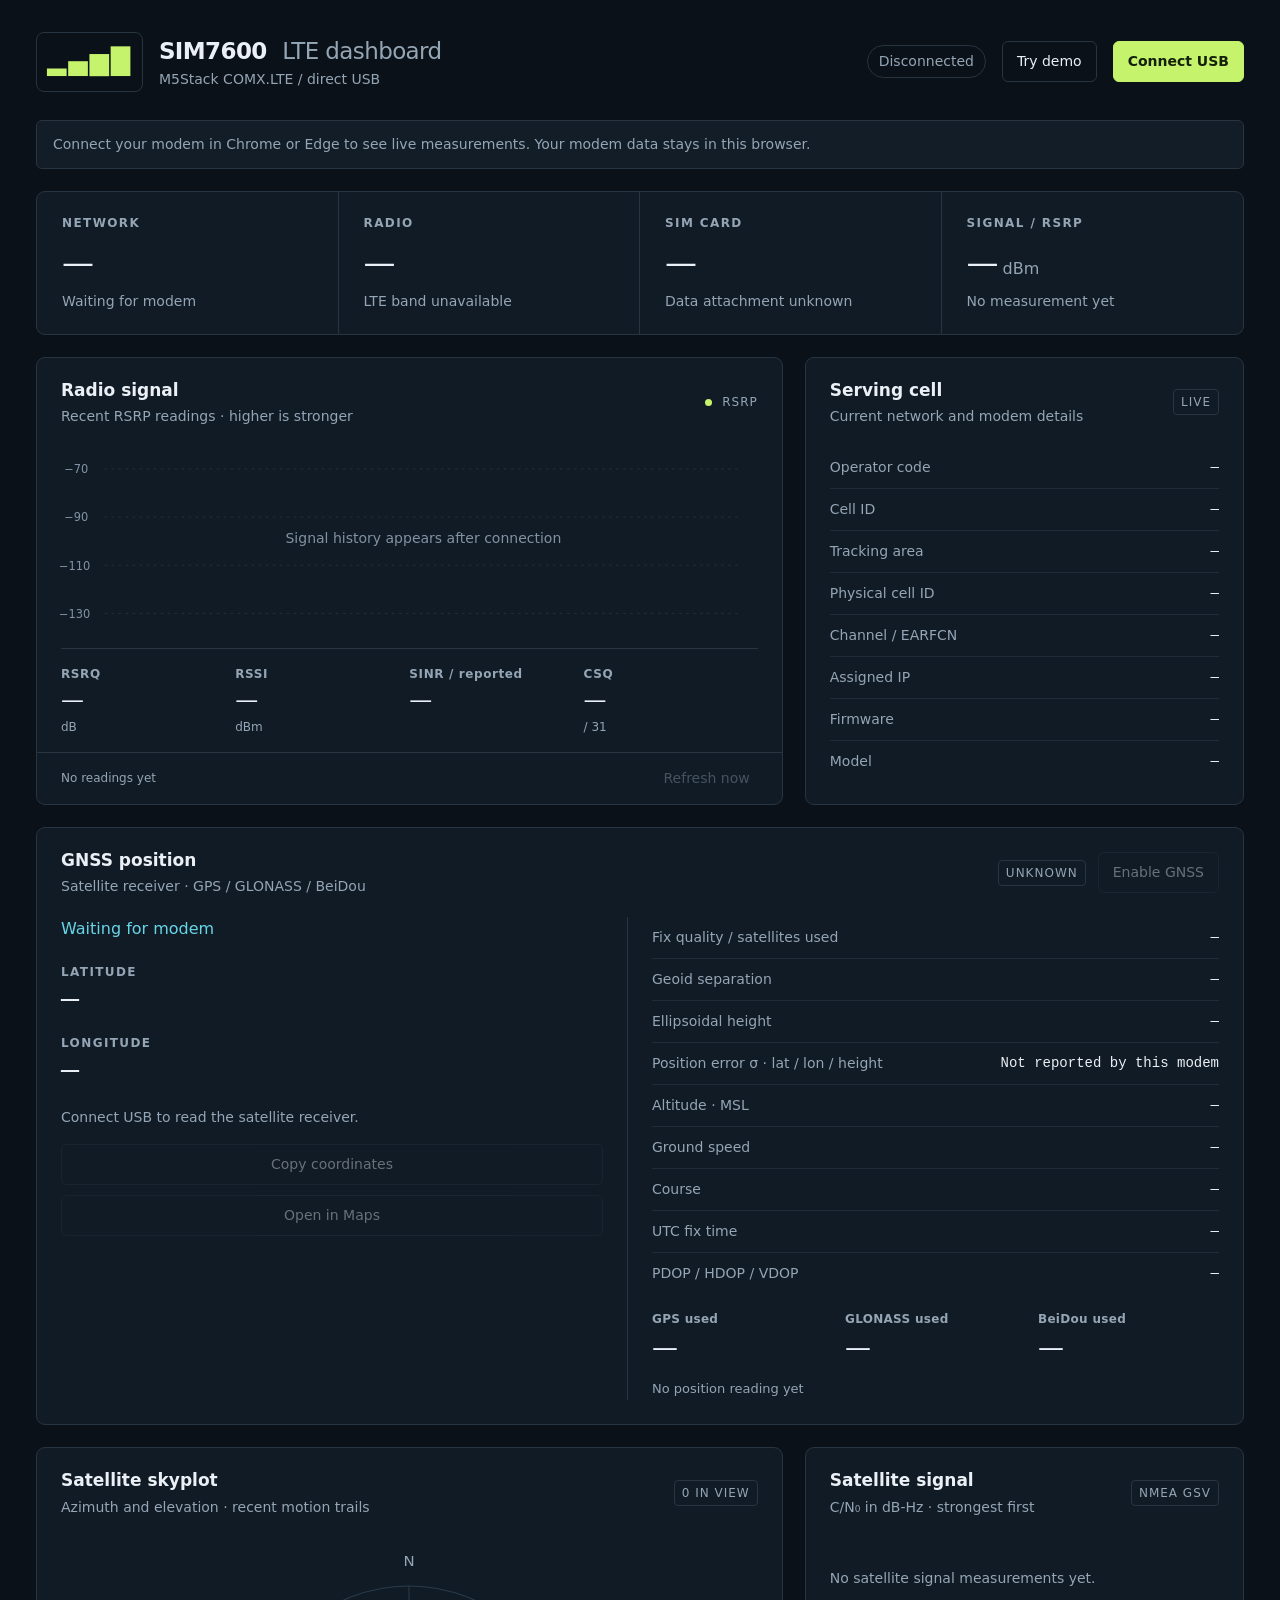
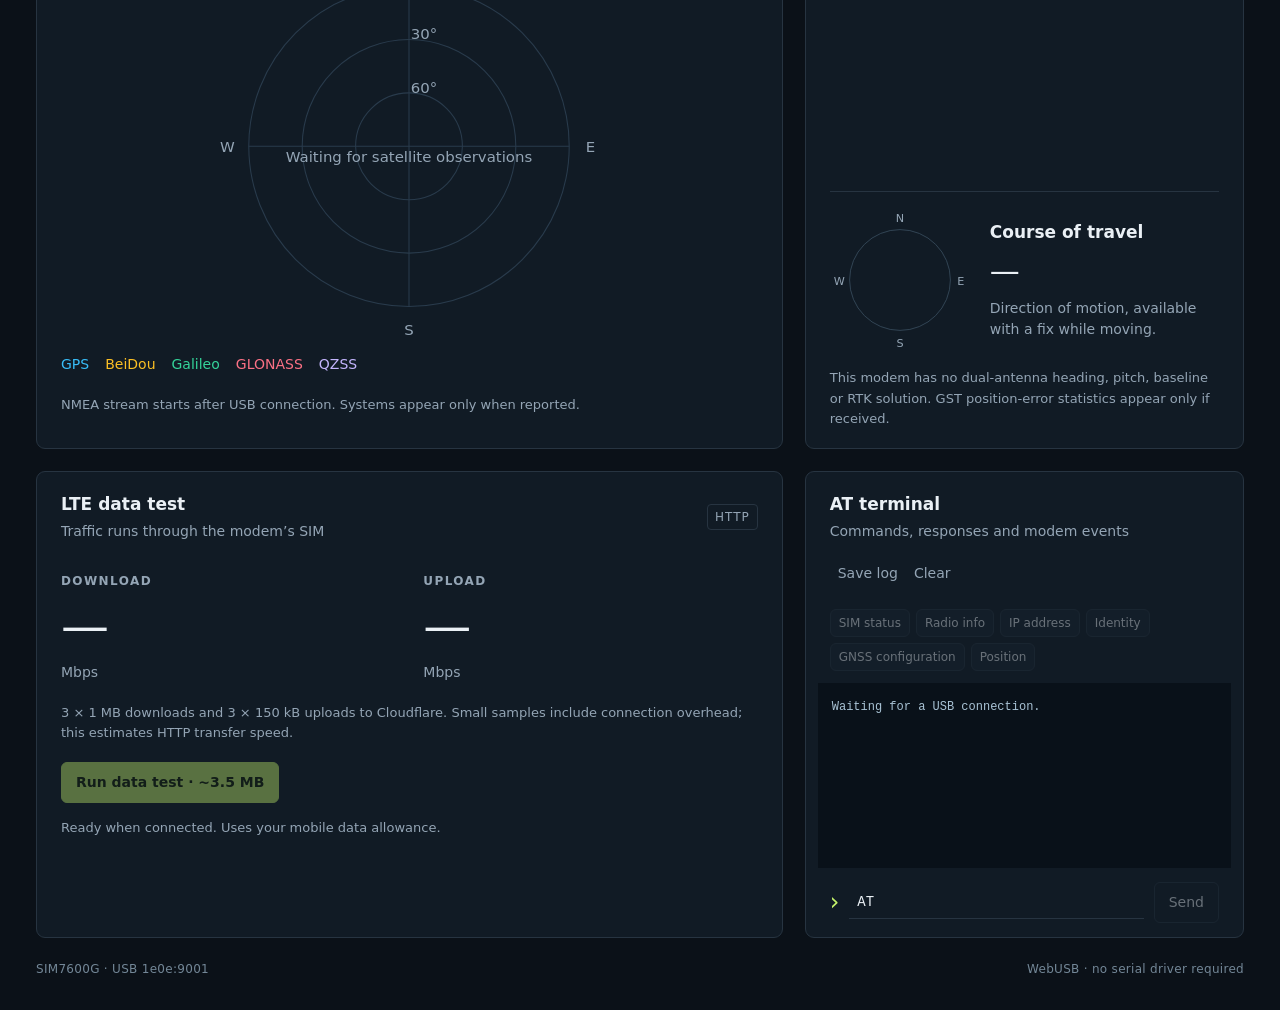
==== index.html @ 6980972b "SIM7600 WebUSB LTE and GNSS dashboard" ====
<!doctype html>
<!-- Copyright (c) 2026 Piotr Godlewski. Licensed under the MIT License; see LICENSE. --><html lang="en"><head><meta charset="utf-8"><meta name="viewport" content="width=device-width,initial-scale=1"><title>SIM7600 · LTE dashboard</title><meta name="description" content="A local-first WebUSB dashboard for SIM7600 LTE modems. Live radio measurements, network status, AT terminal, modem data tests and GNSS positioning."><link rel="icon" href="data:image/svg+xml,%3Csvg xmlns='http://www.w3.org/2000/svg' viewBox='0 0 32 32'%3E%3Crect width='32' height='32' rx='6' fill='%230b1118'/%3E%3Cpath d='M7 24V19M13 24V14M19 24V9M25 24V4' stroke='%23c5f36b' stroke-width='4'/%3E%3C/svg%3E"><style>/* Copyright (c) 2026 Piotr Godlewski. SPDX-License-Identifier: MIT */
:root{color-scheme:dark;--bg:#0b1118;--panel:#111b25;--border:#273441;--text:#eaf0f5;--muted:#94a5b5;--lime:#c5f36b;--cyan:#67d5e8}*{box-sizing:border-box}body{margin:0;background:var(--bg);color:var(--text);font:16px/1.5 system-ui,-apple-system,sans-serif}.shell{max-width:1420px;margin:auto;padding:32px 36px}header,.brand,.connect,.sectionhead,footer,.bottom{display:flex;align-items:center;justify-content:space-between;gap:16px}.brand{justify-content:flex-start}.logo{color:var(--lime);font-size:25px;letter-spacing:2px;border:1px solid var(--border);padding:10px;border-radius:8px}h1{font-size:23px;margin:0;letter-spacing:-.6px}h1 span{font-weight:400;color:var(--muted);margin-left:8px}p{margin:0;color:var(--muted);font-size:14px}button,input{font:inherit}button{border:1px solid var(--border);border-radius:6px;padding:9px 14px;cursor:pointer;color:var(--text);background:#182430;white-space:nowrap;font-size:14px}button:hover{filter:brightness(1.14)}button:disabled{opacity:.4;cursor:not-allowed}button.primary{color:#142008;background:var(--lime);border-color:var(--lime);font-weight:650}button.secondary{background:transparent}button.textbtn{border:0;background:none;padding:5px 8px;color:var(--muted)}:focus-visible{outline:2px solid var(--cyan);outline-offset:3px}.pill{font-size:14px;border:1px solid var(--border);padding:5px 11px;border-radius:20px;color:var(--muted)}.pill.live{color:var(--lime);border-color:#50683c}.pill.demo{color:var(--cyan)}.notice{padding:13px 16px;border:1px solid var(--border);background:#121d28;border-radius:6px;color:var(--muted);font-size:14px;margin:28px 0 22px}.notice.error{color:#ffb3aa;border-color:#754541}.stats{display:grid;grid-template-columns:repeat(4,1fr);border:1px solid var(--border);border-radius:9px;overflow:hidden;margin-bottom:22px;background:var(--panel)}.stat{padding:22px 25px;border-right:1px solid var(--border);display:flex;flex-direction:column;min-width:0}.stat:last-child{border:0}label{font-size:12px;letter-spacing:1.4px;font-weight:550;color:var(--muted)}.stat strong{font-size:32px;font-weight:500;letter-spacing:-1px;margin:7px 0 4px}.stat strong small{font-size:16px;letter-spacing:0;color:var(--muted)}.stat>span{font-size:14px;color:var(--muted)}.grid{display:grid;grid-template-columns:minmax(0,1.7fr) minmax(320px,1fr);gap:22px}.panel{background:var(--panel);border:1px solid var(--border);border-radius:9px;overflow:hidden}.sectionhead{padding:20px 24px}h2{font-size:17px;margin:0 0 3px;font-weight:600}.legend,.tag{color:var(--muted);font-size:12px;letter-spacing:1px}.legend i{display:inline-block;width:7px;height:7px;background:var(--lime);border-radius:50%;margin-right:5px}.tag{border:1px solid var(--border);padding:3px 7px;border-radius:4px}.chart{padding:0 22px}.chart svg{width:100%;display:block}.radiometrics{display:grid;grid-template-columns:repeat(4,1fr);border-top:1px solid var(--border);margin:0 24px}.radiometrics div{padding:16px 0;display:flex;flex-direction:column}.radiometrics label{font-size:12px;letter-spacing:.6px}.radiometrics strong{font-size:23px;font-weight:500;font-variant-numeric:tabular-nums}.radiometrics span{font-size:12px;color:var(--muted)}footer{border-top:1px solid var(--border);padding:10px 24px;font-size:12px;color:var(--muted)}.details{margin:0;padding:0 24px 16px}.details div{display:flex;justify-content:space-between;gap:20px;padding:10px 0;border-bottom:1px solid #202d39;font-size:14px}.details div:last-child{border-bottom:0}.details dt{color:var(--muted)}.details dd{margin:0;text-align:right;overflow-wrap:anywhere;font-family:ui-monospace,SFMono-Regular,monospace}.speedpanel{padding-bottom:22px}.speedvalues{display:grid;grid-template-columns:1fr 1fr;gap:28px;padding:10px 24px 20px}.speedvalues div{display:flex;flex-direction:column}.speedvalues strong{font-size:48px;font-weight:400;font-variant-numeric:tabular-nums;letter-spacing:-2px}.speedvalues span{font-size:14px;color:var(--muted)}.fine{font-size:13px;line-height:1.6;margin:0 24px 18px}.speedpanel>.primary{margin:0 24px 15px}.terminalpanel{display:flex;flex-direction:column}.terminalpanel .sectionhead{flex-wrap:wrap}.quick{display:flex;flex-wrap:wrap;gap:6px;padding:0 24px 12px}.quick button{font-size:12px;padding:4px 8px}.terminalpanel pre{background:#091119;margin:0 12px;padding:14px;font:12px/1.7 ui-monospace,SFMono-Regular,monospace;height:185px;overflow:auto;white-space:pre-wrap;overflow-wrap:anywhere;color:#a9c3d5}.terminalpanel form{display:flex;gap:10px;align-items:center;padding:14px 24px}.terminalpanel form span{color:var(--lime);font-size:24px}.terminalpanel input{min-width:0;flex:1;background:transparent;border:0;border-bottom:1px solid var(--border);padding:8px;color:var(--text);font:14px ui-monospace,SFMono-Regular,monospace}.bottom{margin-top:22px;color:#738797;font-size:12px;letter-spacing:.3px}.sr{position:absolute;width:1px;height:1px;overflow:hidden;clip:rect(0,0,0,0)}@media(max-width:1000px){.shell{padding:24px}.grid{grid-template-columns:1.3fr 1fr}.connect{flex-wrap:wrap;justify-content:flex-end}.brand p{display:none}.stat{padding:18px}.stat strong{font-size:26px}h1 span{display:block;margin:0;font-size:16px}.radiometrics{gap:10px}}@media(max-width:760px){.shell{padding:16px}header{align-items:flex-start}.connect{gap:8px}.pill{width:100%;text-align:right;border:0;padding:0}.connect button{padding:7px 10px}.stats{grid-template-columns:1fr 1fr}.stat{border-bottom:1px solid var(--border)}.stat:nth-child(2){border-right:0}.grid{grid-template-columns:1fr}.stat:last-child{border-bottom:0}.stat:nth-child(3){border-bottom:0}.sectionhead{padding:18px}.logo{display:none}.bottom{flex-wrap:wrap}.radiometrics{margin:0 18px}.details{padding:0 18px 12px}.speedvalues strong{font-size:40px}}@media(prefers-reduced-motion:no-preference){button{transition:filter .15s}.notice{transition:color .15s}}

.gnsspanel{grid-column:1/-1}.gnssactions{display:flex;align-items:center;gap:12px}.gnssbody{display:grid;grid-template-columns:1fr 1fr;gap:24px;padding:0 24px 24px}.position{border-right:1px solid var(--border);padding-right:24px}.fixlabel{display:inline-block;color:var(--cyan);font-size:16px;margin-bottom:14px}.position>div{display:flex;flex-direction:column;margin:8px 0 14px}.position strong{font:30px/1.3 ui-monospace,SFMono-Regular,monospace;letter-spacing:-.5px}.position p{margin:16px 0}.gnssbody .details{padding:0 0 16px}.satcounts{display:grid;grid-template-columns:repeat(3,1fr);gap:12px}.satcounts>div{display:flex;flex-direction:column}.satcounts label{letter-spacing:.3px}.satcounts strong{font-size:26px;font-weight:450}.gnssbody .fine{margin:12px 0 0}@media(max-width:760px){.gnssbody{grid-template-columns:1fr;padding:0 18px 18px}.position{border-right:0;border-bottom:1px solid var(--border);padding:0 0 18px}.gnssactions{flex-wrap:wrap}.position strong{font-size:26px}}

.positionactions{display:flex;gap:10px;flex-wrap:wrap}.skywrap{max-width:470px;margin:auto}.skywrap svg{display:block;width:100%}.constellations{display:flex;flex-wrap:wrap;gap:16px;padding:0 24px 20px;font-size:14px}.spectrum{height:235px;padding:0 24px;overflow:auto}.spectrum>p{padding:30px 0}.signalrow{display:grid;grid-template-columns:58px 1fr 44px;gap:12px;align-items:center;margin:9px 0;font:13px ui-monospace,SFMono-Regular,monospace}.signaltrack{height:9px;background:#1d2b38;border-radius:3px;overflow:hidden}.signalbar{display:block;height:100%;border-radius:3px}.coursebox{display:flex;align-items:center;gap:20px;margin:18px 24px;padding-top:18px;border-top:1px solid var(--border)}.coursebox svg{width:140px;flex:none}.coursebox strong{font-size:30px;font-weight:400}.coursebox p{margin-top:5px}.spectrum-panel .fine{margin-top:12px}#satellites text{font:12px ui-monospace,SFMono-Regular,monospace;fill:#eaf0f5}#courseneedle{transform-origin:75px 75px}.sky-panel .fine{margin-bottom:20px}@media(max-width:760px){.coursebox{margin:16px 18px;gap:12px}.coursebox svg{width:120px}.constellations{padding:0 18px 16px}}
</style></head><body>
<div class="shell"><header><div class="brand"><span class="logo" aria-hidden="true">▂▄▆█</span><div><h1>SIM7600 <span>LTE dashboard</span></h1><p>M5Stack COMX.LTE / direct USB</p></div></div><div class="connect"><span id="connection" class="pill">Disconnected</span><button id="demo" class="secondary">Try demo</button><button id="connect" class="primary">Connect USB</button></div></header>
<div id="notice" role="status" class="notice">Connect your modem in Chrome or Edge to see live measurements. Your modem data stays in this browser.</div>
<main><section class="stats" aria-label="Connection overview"><article class="stat"><label>NETWORK</label><strong id="operator">—</strong><span id="registration">Waiting for modem</span></article><article class="stat"><label>RADIO</label><strong id="radio">—</strong><span id="band">LTE band unavailable</span></article><article class="stat"><label>SIM CARD</label><strong id="sim">—</strong><span id="attached">Data attachment unknown</span></article><article class="stat"><label>SIGNAL / RSRP</label><strong><span id="rsrp">—</span><small> dBm</small></strong><span id="signalquality">No measurement yet</span></article></section>
<div class="grid"><section class="panel chartpanel"><div class="sectionhead"><div><h2>Radio signal</h2><p>Recent RSRP readings · higher is stronger</p></div><div class="legend"><i></i> RSRP</div></div><div class="chart"><svg id="chart" viewBox="0 0 800 230" role="img" aria-label="Signal history"><g stroke="#24313e" stroke-dasharray="3 5"><path d="M52 25H780M52 80H780M52 135H780M52 190H780"/></g><g fill="#8192a4" font-size="13"><text x="6" y="30">−70</text><text x="6" y="85">−90</text><text x="0" y="140">−110</text><text x="0" y="195">−130</text></g><path id="area" fill="#c5f36b" opacity=".08"/><path id="line" fill="none" stroke="#c5f36b" stroke-width="2.5"/><text id="chartempty" x="416" y="110" text-anchor="middle" fill="#8192a4" font-size="16">Signal history appears after connection</text></svg></div><div class="radiometrics"><div><label>RSRQ</label><strong id="rsrq">—</strong><span>dB</span></div><div><label>RSSI</label><strong id="rssi">—</strong><span>dBm</span></div><div><label>SINR / reported</label><strong id="sinr">—</strong></div><div><label>CSQ</label><strong id="csq">—</strong><span>/ 31</span></div></div><footer><span id="lastupdate">No readings yet</span><button id="refresh" class="textbtn" disabled>Refresh now</button></footer></section>
<section class="panel"><div class="sectionhead"><div><h2>Serving cell</h2><p>Current network and modem details</p></div><span class="tag">LIVE</span></div><dl class="details"><div><dt>Operator code</dt><dd id="plmn">—</dd></div><div><dt>Cell ID</dt><dd id="cell">—</dd></div><div><dt>Tracking area</dt><dd id="tac">—</dd></div><div><dt>Physical cell ID</dt><dd id="pci">—</dd></div><div><dt>Channel / EARFCN</dt><dd id="earfcn">—</dd></div><div><dt>Assigned IP</dt><dd id="ip">—</dd></div><div><dt>Firmware</dt><dd id="firmware">—</dd></div><div><dt>Model</dt><dd id="model">—</dd></div></dl></section>
<section class="panel gnsspanel"><div class="sectionhead"><div><h2>GNSS position</h2><p>Satellite receiver · GPS / GLONASS / BeiDou</p></div><div class="gnssactions"><span id="gnsspower" class="tag">UNKNOWN</span><button id="gnsstoggle" class="secondary" disabled>Enable GNSS</button></div></div><div class="gnssbody"><div class="position"><span id="gnssfix" class="fixlabel">Waiting for modem</span><div><label>LATITUDE</label><strong id="latitude">—</strong></div><div><label>LONGITUDE</label><strong id="longitude">—</strong></div><p id="gnsshint">Connect USB to read the satellite receiver.</p><div class="positionactions"><button id="copycoords" class="secondary" disabled>Copy coordinates</button><button id="openmap" class="secondary" disabled>Open in Maps</button></div></div><div><dl class="details"><div><dt>Fix quality / satellites used</dt><dd id="fixquality">—</dd></div><div><dt>Geoid separation</dt><dd id="geoid">—</dd></div><div><dt>Ellipsoidal height</dt><dd id="ellipsoid">—</dd></div><div><dt>Position error σ · lat / lon / height</dt><dd id="positionerror">Not reported by this modem</dd></div><div><dt>Altitude · MSL</dt><dd id="altitude">—</dd></div><div><dt>Ground speed</dt><dd id="groundspeed">—</dd></div><div><dt>Course</dt><dd id="course">—</dd></div><div><dt>UTC fix time</dt><dd id="gnssutc">—</dd></div><div><dt>PDOP / HDOP / VDOP</dt><dd id="dops">—</dd></div></dl><div class="satcounts"><div><label>GPS used</label><strong id="gpssats">—</strong></div><div><label>GLONASS used</label><strong id="glosats">—</strong></div><div><label>BeiDou used</label><strong id="bdsats">—</strong></div></div><p id="gnssupdated" class="fine">No position reading yet</p></div></div></section>
<section class="panel sky-panel"><div class="sectionhead"><div><h2>Satellite skyplot</h2><p>Azimuth and elevation · recent motion trails</p></div><span id="inview" class="tag">0 IN VIEW</span></div><div class="skywrap"><svg id="skyplot" viewBox="0 0 440 390" role="img" aria-label="Satellite skyplot with north at the top"><g fill="none" stroke="#293b4c"><circle cx="220" cy="195" r="150"/><circle cx="220" cy="195" r="100"/><circle cx="220" cy="195" r="50"/><path d="M70 195H370M220 45V345"/></g><g fill="#94a5b5" font-size="14" text-anchor="middle"><text x="220" y="26">N</text><text x="390" y="200">E</text><text x="220" y="372">S</text><text x="50" y="200">W</text><text x="234" y="145">60°</text><text x="234" y="95">30°</text></g><g id="satellites"></g><text id="skyempty" x="220" y="210" text-anchor="middle" fill="#94a5b5" font-size="14">Waiting for satellite observations</text></svg></div><div class="constellations"><span style="color:#38bdf8">GPS</span><span style="color:#fbbf24">BeiDou</span><span style="color:#34d399">Galileo</span><span style="color:#fb7185">GLONASS</span><span style="color:#c4b5fd">QZSS</span></div><p id="nmeastatus" class="fine">NMEA stream starts after USB connection. Systems appear only when reported.</p></section>
<section class="panel spectrum-panel"><div class="sectionhead"><div><h2>Satellite signal</h2><p>C/N₀ in dB-Hz · strongest first</p></div><span class="tag">NMEA GSV</span></div><div id="spectrum" class="spectrum"><p>No satellite signal measurements yet.</p></div><div class="coursebox"><svg viewBox="0 0 150 150" role="img" aria-label="Course of travel compass"><circle cx="75" cy="75" r="54" fill="none" stroke="#344858"/><g fill="#94a5b5" font-size="12" text-anchor="middle"><text x="75" y="13">N</text><text x="140" y="80">E</text><text x="75" y="147">S</text><text x="10" y="80">W</text></g><path id="courseneedle" d="M75 31L69 83L75 77L81 83Z" fill="#c5f36b" visibility="hidden"/></svg><div><h2>Course of travel</h2><strong id="coursevalue">—</strong><p>Direction of motion, available with a fix while moving.</p></div></div><p class="fine">This modem has no dual-antenna heading, pitch, baseline or RTK solution. GST position-error statistics appear only if received.</p></section>
<section class="panel speedpanel"><div class="sectionhead"><div><h2>LTE data test</h2><p>Traffic runs through the modem’s SIM</p></div><span class="tag">HTTP</span></div><div class="speedvalues"><div><label>DOWNLOAD</label><strong id="download">—</strong><span>Mbps</span></div><div><label>UPLOAD</label><strong id="upload">—</strong><span>Mbps</span></div></div><p class="fine">3 × 1 MB downloads and 3 × 150 kB uploads to Cloudflare. Small samples include connection overhead; this estimates HTTP transfer speed.</p><button id="speedtest" class="primary" disabled>Run data test · ~3.5 MB</button><p id="speedstatus" role="status" class="fine">Ready when connected. Uses your mobile data allowance.</p></section>
<section class="panel terminalpanel"><div class="sectionhead"><div><h2>AT terminal</h2><p>Commands, responses and modem events</p></div><div><button id="save" class="textbtn">Save log</button><button id="clear" class="textbtn">Clear</button></div></div><div class="quick"><button data-command="AT+CPIN?" disabled>SIM status</button><button data-command="AT+CPSI?" disabled>Radio info</button><button data-command="AT+CGPADDR" disabled>IP address</button><button data-command="ATI" disabled>Identity</button><button data-command="AT+CGNSSMODE?" disabled>GNSS configuration</button><button data-command="AT+CGNSSINFO" disabled>Position</button></div><pre id="terminal" tabindex="0" aria-label="Modem command log">Waiting for a USB connection.</pre><form id="commandform"><label class="sr" for="command">AT command</label><span aria-hidden="true">›</span><input id="command" placeholder="Enter an AT command…" value="AT" autocomplete="off" spellcheck="false" disabled><button id="send" class="secondary" disabled>Send</button></form></section></div></main><div class="bottom"><span>SIM7600G · USB 1e0e:9001</span><span>WebUSB · no serial driver required</span></div></div><script type="module">/* Copyright (c) 2026 Piotr Godlewski. SPDX-License-Identifier: MIT */
const $ = id => document.getElementById(id);
const encoder = new TextEncoder();
const state = { connected:false, demo:false, busy:false, samples:[], values:{}, log:[], updated:null, gnss:{power:null,fix:false,lat:null,lon:null,updated:null} };
let device, reader, waiter, partial='', timer, session=0, pollPending=false, queue=Promise.resolve();
const set = (id,value) => { $(id).textContent = value ?? '—'; };
function notice(message,error=false){ $('notice').textContent=message; $('notice').classList.toggle('error',error); }
function log(message){ const line=`${new Date().toLocaleTimeString()}  ${message}`; state.log.push(line); if(state.log.length>800)state.log.shift(); $('terminal').textContent=state.log.join('\n'); $('terminal').scrollTop=$('terminal').scrollHeight; }
function controls(){ $('connection').textContent=state.demo?'Demo · simulated':state.connected?'USB connected':'Disconnected'; $('connection').className='pill'+(state.demo?' demo':state.connected?' live':''); $('connect').textContent=state.connected?'Disconnect':'Connect USB'; $('connect').disabled=state.busy; $('demo').textContent=state.demo?'Exit demo':'Try demo'; $('demo').disabled=state.connected||state.busy; for(const el of document.querySelectorAll('[data-command],#command,#send,#refresh,#speedtest,#gnsstoggle'))el.disabled=!state.connected||state.busy; $('gnsstoggle').textContent=state.gnss.power===true?'Disable GNSS':'Enable GNSS';$('copycoords').disabled=!state.gnss.fix||(!state.connected&&!state.demo);$('openmap').disabled=$('copycoords').disabled; }
function reset(){resetNmea();state.gnss={power:null,fix:false,lat:null,lon:null,updated:null};clearGnss('Waiting for modem');set('gnsspower','UNKNOWN');set('gnssupdated','No position reading yet');set('gnsshint','Connect USB to read the satellite receiver.');state.values={};state.samples=[];state.updated=null;for(const id of ['operator','radio','band','sim','rsrp','rsrq','rssi','sinr','csq','plmn','cell','tac','pci','earfcn','ip','firmware','model','download','upload'])set(id,'—');set('registration','Waiting for modem');set('attached','Data attachment unknown');set('signalquality','No measurement yet');set('lastupdate','No readings yet');draw();}
function draw(){const pts=state.samples.slice(-90).map((s,i,a)=>[52+i*728/Math.max(a.length-1,1),25+(Math.min(-70,Math.max(-130,s.rsrp))+70)*-165/60]);$('line').setAttribute('d',pts.map(([x,y],i)=>`${i?'L':'M'}${x.toFixed(1)},${y.toFixed(1)}`).join(' '));$('area').setAttribute('d',pts.length?`M${pts[0][0]},190 ${pts.map(([x,y])=>`L${x},${y}`).join(' ')} L${pts.at(-1)[0]},190Z`:'');$('chartempty').style.display=pts.length?'none':'';}
function parse(text){
 let m;
 parseGnss(text);
 if((m=text.match(/Model:\s*([^\r\n]+)/)))set('model',m[1]);
 if((m=text.match(/Revision:\s*([^\r\n]+)/)))set('firmware',m[1]);
 if((m=text.match(/\+CPIN:\s*([^\r\n]+)/)))set('sim',m[1]);
 if(/SIM not inserted/i.test(text))set('sim','Not detected');
 if((m=text.match(/\+COPS:\s*\d+,\d+,"([^"]*)"(?:,(\d+))?/)))set('operator',m[1]);
 if((m=text.match(/\+CEREG:\s*(?:\d+,)?(\d+)/))){const names=['Not registered','Registered · home','Searching','Registration denied','Unknown','Registered · roaming'];set('registration',names[Number(m[1])]||'Unknown');}
 if((m=text.match(/\+CGATT:\s*(\d)/)))set('attached',m[1]==='1'?'Mobile data attached':'Mobile data detached');
 if((m=text.match(/\+CSQ:\s*(\d+),(\d+)/)))set('csq',m[1]==='99'?'Unknown':m[1]);
 if((m=text.match(/\+CGPADDR:\s*1,\s*"?([^"\r\n,]+)/)))set('ip',m[1]);
 if((m=text.match(/\+CPSI:\s*([^\r\n]+)/))){const p=m[1].split(',').map(x=>x.trim());set('radio',p[0]);if(p[0]==='LTE'&&p.length>=14){set('band',p[6].replace('EUTRAN-',''));for(const [id,index] of [['plmn',2],['tac',3],['cell',4],['pci',5],['earfcn',7]])set(id,p[index]);const rsrp=Number(p[11])/10;set('rsrq',(Number(p[10])/10).toFixed(1));set('rsrp',rsrp.toFixed(1));set('rssi',(Number(p[12])/10).toFixed(1));set('sinr',p[13]);set('signalquality',rsrp>=-90?'Strong signal':rsrp>=-105?'Moderate signal':'Weak signal');if(Number.isFinite(rsrp)){state.samples.push({time:Date.now(),rsrp});if(state.samples.length>90)state.samples.shift();draw();}}else{set('band',p[1]||'No service');for(const id of ['rsrp','rsrq','rssi','sinr','plmn','tac','cell','pci','earfcn'])set(id,'—');set('signalquality','No LTE measurement');}}
 state.updated=Date.now();set('lastupdate',`Updated ${new Date(state.updated).toLocaleTimeString()} · polling every 5 s`);
}
function gnssCoordinate(raw,hemisphere,latitude){
 if(!raw||!new RegExp(latitude?'^[NS]$':'^[EW]$').test(hemisphere)||!/^\d+(?:\.\d+)?$/.test(raw))return null;
 const n=Number(raw),degrees=Math.floor(n/100),minutes=n-degrees*100,limit=latitude?90:180;
 if(minutes>=60||degrees>limit||(degrees===limit&&minutes!==0))return null;
 return (degrees+minutes/60)*(/[SW]/.test(hemisphere)?-1:1);
}
function clearGnss(label){state.gnss.fix=false;state.gnss.lat=null;state.gnss.lon=null;for(const id of ['latitude','longitude','altitude','groundspeed','course','gnssutc','dops','gpssats','glosats','bdsats','fixquality','geoid','ellipsoid'])set(id,'—');set('positionerror','Not reported by this modem');updateCourse();set('gnssfix',label);controls();}
function fixUtc(date,time){if(!/^\d{6}$/.test(date)||!/^\d{6}(?:\.\d+)?$/.test(time))return '—';return `20${date.slice(4,6)}-${date.slice(2,4)}-${date.slice(0,2)} ${time.slice(0,2)}:${time.slice(2,4)}:${time.slice(4)} UTC`;}
function parseGnss(text){let m;
 if((m=text.match(/\+CGPS:\s*([01])(?:,|$)/m))){state.gnss.power=m[1]==='1';set('gnsspower',state.gnss.power?'ON':'OFF');if(!state.gnss.power){clearGnss('Receiver off');set('gnsshint','Enable GNSS to start receiving satellites.');}else if(!state.gnss.fix){set('gnssfix','Searching for satellites');set('gnsshint','Keep the antenna outside or near a window with a clear view of the sky.');}controls();}
 if((m=text.match(/\+CGNSSINFO:\s*([^\r\n]*)/))){const p=m[1].split(',').map(x=>x.trim());state.gnss.updated=Date.now();set('gnssupdated',`Position checked ${new Date().toLocaleTimeString()}`);const lat=gnssCoordinate(p[4],p[5],true),lon=gnssCoordinate(p[6],p[7],false);
 if(!['2','3'].includes(p[0])||lat===null||lon===null||state.gnss.power===false){clearGnss(state.gnss.power===false?'Receiver off':'Searching · no fix');set('gnsshint',state.gnss.power===false?'Enable GNSS to start receiving satellites.':'No valid position yet. A first fix can take several minutes with a clear view of the sky.');return;}
 state.gnss.fix=true;state.gnss.lat=lat;state.gnss.lon=lon;set('gnssfix',`${p[0]}D fix${state.demo?' · simulated':''}`);set('latitude',lat.toFixed(8)+'°');set('longitude',lon.toFixed(8)+'°');set('gnsshint','Coordinates are from the modem’s satellite receiver.');
 const measurement=(raw,unit,factor=1)=>raw!==undefined&&raw!==''&&Number.isFinite(Number(raw))?(Number(raw)*factor).toFixed(1)+unit:'—';set('altitude',measurement(p[10],' m'));set('groundspeed',p[11]!==''&&Number.isFinite(Number(p[11]))?measurement(p[11],' km/h',1.852)+' · '+measurement(p[11],' kn'):'—');set('course',measurement(p[12],'°'));set('gnssutc',fixUtc(p[8],p[9]));set('dops',[p[13],p[14],p[15]].map(x=>x||'—').join(' / '));for(const [id,index] of [['gpssats',1],['glosats',2],['bdsats',3]])set(id,/^\d+$/.test(p[index]||'')?Number(p[index]):'—');updateCourse();controls();}
}
async function toggleGnss(){if(!state.connected||state.busy)return;state.busy=true;controls();try{await enqueue(async()=>{await command(state.gnss.power===true?'AT+CGPS=0':'AT+CGPS=1');parse(await command('AT+CGPS?'));if(state.gnss.power)parse(await command('AT+CGNSSINFO'));});}finally{state.busy=false;controls();}}
function rejectWait(error){if(waiter){clearTimeout(waiter.timeout);const w=waiter;waiter=null;w.reject(error);}}
function consume(chunk){partial+=chunk;const lines=partial.split(/\r\n|\r|\n/);partial=lines.pop();for(const raw of lines){const line=raw.trim();if(!line)continue;log(line);if(line.startsWith('$')){parseNmea(line);continue;}if(waiter){waiter.lines.push(line);if(/^(ERROR|\+CME ERROR:|\+CMS ERROR:)/.test(line)){rejectWait(new Error(line));continue;}if(waiter.matches(line)){clearTimeout(waiter.timeout);const w=waiter;waiter=null;w.resolve(w.lines.join('\n'));}}}}
async function readLoop(dev,key){const decoder=new TextDecoder();try{while(state.connected&&session===key){const r=await dev.transferIn(4,4096);if(r.status!=='ok')throw new Error(`USB read: ${r.status}`);if(r.data)consume(decoder.decode(r.data,{stream:true}));}}catch(error){if(state.connected&&session===key){notice(`USB connection lost: ${error.message}. Reconnect the modem.`,true);await disconnect(false);}}}
function awaitResponse(matches,timeout=6000){if(waiter)throw new Error('Another modem response is pending');return new Promise((resolve,reject)=>{waiter={matches,resolve,reject,lines:[],timeout:setTimeout(()=>rejectWait(new Error('Modem response timed out. Disconnect and reconnect before retrying.')),timeout)};});}
async function write(bytes){const r=await device.transferOut(3,bytes);if(r.status!=='ok'||r.bytesWritten!==bytes.byteLength)throw new Error('USB write did not complete');}
async function command(text,matches=line=>line==='OK',timeout=6000){if(!state.connected)throw new Error('Connect the modem first');log(`› ${text}`);const response=awaitResponse(matches,timeout);try{await write(encoder.encode(text+'\r'));}catch(e){rejectWait(e);}return response;}
function enqueue(fn){const job=queue.then(fn);queue=job.catch(()=>{});return job;}
async function connect(){if(state.connected)return disconnect();if(state.busy)return;if(!navigator.usb){notice('WebUSB is unavailable here. Open this page in Google Chrome or Microsoft Edge.',true);return;}state.demo=false;state.busy=true;controls();clearInterval(timer);reset();try{device=await navigator.usb.requestDevice({filters:[{vendorId:0x1e0e,productId:0x9001}]});await device.open();if(!device.configuration)await device.selectConfiguration(1);const iface=device.configuration.interfaces.find(i=>i.interfaceNumber===2);if(!iface||!iface.alternates.some(a=>a.endpoints.some(e=>e.direction==='out'&&e.endpointNumber===3)&&a.endpoints.some(e=>e.direction==='in'&&e.endpointNumber===4)))throw new Error('This modem has an unexpected AT interface layout');await device.claimInterface(2);partial='';state.connected=true;session++;reader=readLoop(device,session);controls();notice('Connected directly to the modem over USB. Reading SIM and LTE status…');await enqueue(async()=>{await command('AT');await command('ATE0');await setupNmea();parse(await command('ATI'));await poll();});state.busy=false;controls();notice('Live modem connection. Data tests use your Three SIM; ordinary browser traffic uses the computer’s connection.');timer=setInterval(()=>{if(state.connected&&!state.busy&&!pollPending){pollPending=true;enqueue(poll).catch(report).finally(()=>{pollPending=false;});}},5000);}catch(e){notice(e.name==='NotFoundError'?'No modem selected. Click Connect USB to try again.':`Could not connect: ${e.message}`,true);if(state.connected)await disconnect(false);else if(device?.opened)await device.close().catch(()=>{});state.busy=false;controls();}}
async function disconnect(restore=true){clearInterval(timer);if(restore&&state.connected&&!waiter&&nmea.active&&nmea.previous)await command(`AT+CGPSINFOCFG=${nmea.previous.join(',')}`).catch(()=>{});nmea.active=false;nmea.previous=null;set('nmeastatus','Disconnected · satellite observations are stale');if(restore&&state.connected&&!waiter)await command('ATE1').catch(()=>{});state.connected=false;session++;rejectWait(new Error('USB disconnected'));const old=device;device=null;try{if(old?.opened){await old.releaseInterface(2).catch(()=>{});await old.close();}}catch{}state.busy=false;controls();if(state.gnss.fix)set('gnssfix','Last fix · disconnected');set('gnssupdated','Disconnected · readings are stale');log('USB disconnected');if(restore)notice('Disconnected. Last readings remain visible.');}
async function poll(){drawSatellites();for(const q of ['AT+CPIN?','AT+COPS?','AT+CEREG?','AT+CGATT?','AT+CSQ','AT+CPSI?','AT+CGPADDR','AT+CGPS?','AT+CGNSSINFO']){if(!state.connected)return;if(q==='AT+CGNSSINFO'&&state.gnss.power===false)continue;try{parse(await command(q));}catch(e){if(/timed out|disconnect/i.test(e.message))throw e;log(`Query unavailable: ${q}`);if(q==='AT+CPIN?'&&/SIM not inserted/i.test(e.message)){set('sim','Not detected');set('operator','—');set('registration','SIM unavailable');set('attached','Mobile data unavailable');}}}}
function report(error){notice(error.message,true);if(/timed out/.test(error.message)&&state.connected&&!state.busy)disconnect(false);}
async function send(text){text=text.trim();if(!/^AT/i.test(text)||/[\r\n]/.test(text)||text.length>512)throw new Error('Enter a single AT command of up to 512 characters');state.busy=true;controls();try{await enqueue(async()=>parse(await command(text)));}finally{state.busy=false;controls();}}
async function speedtest(){state.busy=true;controls();const downloads=[],uploads=[];let http=false,inputPending=false;set('download','—');set('upload','—');const startAll=performance.now();try{await enqueue(async()=>{
 await command('AT+HTTPINIT',undefined,15000);http=true;
 for(let n=0;n<3;n++){set('speedstatus',`Download ${n+1} / 3 · 1 MB`);await command('AT+HTTPPARA="URL","https://speed.cloudflare.com/__down?bytes=1000000"');const start=performance.now();const r=await command('AT+HTTPACTION=0',line=>/^\+HTTPACTION: 0,/.test(line),45000);const seconds=(performance.now()-start)/1000;const match=r.match(/\+HTTPACTION: 0,(\d+),(\d+)/);if(!match||match[1]!=='200'||Number(match[2])!==1000000)throw new Error(`Download failed: ${match?.[1]||r}`);downloads.push(8/seconds);set('download',mean(downloads).toFixed(2));log(`Download ${n+1}: ${(8/seconds).toFixed(2)} Mbps`);}
 await command('AT+HTTPPARA="URL","https://speed.cloudflare.com/__up"');await command('AT+HTTPPARA="CONTENT","application/octet-stream"');
 for(let n=0;n<3;n++){set('speedstatus',`Upload ${n+1} / 3 · 150 kB`);await command('AT+HTTPDATA=150001,10000',line=>line==='DOWNLOAD');inputPending=true;const ready=awaitResponse(line=>line==='OK',15000);try{for(let offset=0;offset<150001;offset+=4095){await write(new Uint8Array(Math.min(4095,150001-offset)).fill(120));await new Promise(r=>setTimeout(r,10));}}catch(e){rejectWait(e);}await ready;inputPending=false;const start=performance.now();const r=await command('AT+HTTPACTION=1',line=>/^\+HTTPACTION: 1,/.test(line),45000);const seconds=(performance.now()-start)/1000;const match=r.match(/\+HTTPACTION: 1,(\d+),(\d+)/);if(!match||match[1]!=='200')throw new Error(`Upload failed: ${match?.[1]||r}`);uploads.push(150001*8/seconds/1e6);set('upload',mean(uploads).toFixed(2));log(`Upload ${n+1}: ${uploads.at(-1).toFixed(2)} Mbps`);}
 });set('speedstatus',`Complete · 3 samples each · ${((performance.now()-startAll)/1000).toFixed(1)} s. Includes HTTP setup overhead.`);
 }catch(e){set('speedstatus',`Test stopped: ${e.message}`);report(e);}finally{if(state.connected){if(inputPending)await write(new Uint8Array([27,13])).catch(()=>{});if(http)await enqueue(()=>command('AT+HTTPTERM',undefined,6000)).catch(e=>log(`Cleanup: ${e.message}`));}state.busy=false;controls();}}
const mean = a => a.reduce((s,n)=>s+n,0)/a.length;
function demo(){if(state.connected)return;clearInterval(timer);state.demo=!state.demo;reset();controls();if(!state.demo){notice('Connect your modem in Chrome or Edge to see live measurements.');return;}notice('Demo mode · all measurements below are simulated. Connect USB for real modem data.');parse('Model: SIMCOM_SIM7600G\nRevision: SIM7600M21-A_V2.0\n+CPIN: READY\n+COPS: 0,0,"TEST",7\n+CEREG: 0,1\n+CGATT: 1\n+CGPADDR: 1,10.64.0.25\n+CSQ: 20,99');for(let n=0;n<40;n++)state.samples.push({time:Date.now()-(40-n)*5000,rsrp:-104+3*Math.sin(n/5)+Math.random()*2});function tick(){parse(`+CPSI: LTE,Online,001-01,0x0001,1234567,123,EUTRAN-BAND1,300,4,4,-135,${Math.round((-104+Math.random()*4)*10)},-802,8`);set('lastupdate','Simulated readings · not connected');}parseGnss('+CGPS: 1,1\n+CGNSSINFO: 3,08,04,02,5128.614000,N,00000.030000,W,061026,163000.0,45.0,0.0,0.0,1.5,1.0,1.1');set('gnsshint','Demo position · simulated coordinates, not your location.');demoNmea();tick();timer=setInterval(()=>{tick();demoNmea();},5000);log('Demo started · simulated data');}
$('openmap').addEventListener('click',()=>{if(state.gnss.fix&&(state.connected||state.demo))window.open(`https://www.google.com/maps?q=${state.gnss.lat},${state.gnss.lon}`,'_blank','noopener,noreferrer');});$('gnsstoggle').addEventListener('click',()=>toggleGnss().catch(report));$('copycoords').addEventListener('click',async()=>{if(!state.gnss.fix)return;try{await navigator.clipboard.writeText(`${state.gnss.lat.toFixed(8)}, ${state.gnss.lon.toFixed(8)}`);notice('Coordinates copied.');}catch{notice('Clipboard access unavailable. Select and copy the displayed coordinates.',true);}});$('connect').addEventListener('click',connect);$('demo').addEventListener('click',demo);$('refresh').addEventListener('click',()=>enqueue(poll).catch(report));$('speedtest').addEventListener('click',speedtest);$('commandform').addEventListener('submit',e=>{e.preventDefault();send($('command').value).catch(report);});document.querySelectorAll('[data-command]').forEach(b=>b.addEventListener('click',()=>send(b.dataset.command).catch(report)));$('clear').addEventListener('click',()=>{state.log=[];$('terminal').textContent='';});$('save').addEventListener('click',()=>{const url=URL.createObjectURL(new Blob([state.log.join('\n')],{type:'text/plain'}));const a=document.createElement('a');a.href=url;a.download=`sim7600-${new Date().toISOString().replace(/[:.]/g,'-')}.log`;a.click();setTimeout(()=>URL.revokeObjectURL(url),1000);});navigator.usb?.addEventListener('disconnect',e=>{if(e.device===device){notice('Modem unplugged. Reconnect it and click Connect USB.',true);disconnect(false);}});if(!navigator.usb)notice('This browser does not expose WebUSB. Use Google Chrome or Microsoft Edge for a live connection. Demo mode is available here.',true);
// Structured read-back uses the same visible state; it never initiates a USB permission request.
if(document.modelContext?.registerTool){Promise.resolve(document.modelContext.registerTool({name:'read_lte_dashboard',description:'Read the current displayed LTE status, last update, signal samples and connection mode. No modem commands are sent.',inputSchema:{type:'object',properties:{},additionalProperties:false},annotations:{readOnlyHint:true},execute(input){if(!input||typeof input!=='object'||Object.keys(input).length)throw new Error('Expected an empty object');return {connected:state.connected,simulated:state.demo,updated:state.updated,operator:$('operator').textContent,sim:$('sim').textContent,radio:$('radio').textContent,band:$('band').textContent,rsrp:$('rsrp').textContent,ip:$('ip').textContent,gnss:{...state.gnss},samples:state.samples.slice(-10)};}})).catch(e=>log(`Agent read-back unavailable: ${e.message}`));}

const nmea={satellites:new Map(),cycles:new Map(),used:new Map(),previous:null,active:false,seen:false};
const systemColors={GPS:'#38bdf8',BeiDou:'#fbbf24',Galileo:'#34d399',GLONASS:'#fb7185',QZSS:'#c4b5fd',SBAS:'#94a5b5'};
function satelliteSystem(talker,prn){if(talker==='GL')return 'GLONASS';if(talker==='GA')return 'Galileo';if(talker==='GB'||talker==='BD')return 'BeiDou';if(talker==='GQ'||talker==='PQ')return 'QZSS';if(prn>=193&&prn<=200)return 'QZSS';if(talker==='GN'){if(prn>=65&&prn<=96)return 'GLONASS';if(prn>=201&&prn<=237)return 'BeiDou';if(prn>=301&&prn<=336)return 'Galileo';}return prn>=33&&prn<=64?'SBAS':'GPS';}
function satId(system,prn){return ({GPS:'G',GLONASS:'R',Galileo:'E',BeiDou:'C',QZSS:'J',SBAS:'S'}[system]||'?')+String(prn).padStart(2,'0');}
function skyPoint(el,az){const radius=(90-el)*150/90,angle=az*Math.PI/180;return [220+radius*Math.sin(angle),195-radius*Math.cos(angle)];}
function resetNmea(){nmea.satellites.clear();nmea.cycles.clear();nmea.used.clear();nmea.seen=false;for(const id of ['geoid','ellipsoid','fixquality'])set(id,'—');set('positionerror','Not reported by this modem');set('nmeastatus','NMEA stream starts after USB connection. Systems appear only when reported.');drawSatellites();updateCourse();}
function updateCourse(){const course=Number.parseFloat($('course').textContent),speed=Number.parseFloat($('groundspeed').textContent),available=state.gnss.fix&&Number.isFinite(course)&&Number.isFinite(speed)&&speed>1;set('coursevalue',available?course.toFixed(1)+'°':'—');$('courseneedle').setAttribute('visibility',available?'visible':'hidden');$('courseneedle').setAttribute('transform',`rotate(${available?course:0} 75 75)`);}
function drawSatellites(){const now=Date.now();for(const [key,s] of nmea.satellites)if(now-s.time>15000)nmea.satellites.delete(key);const sats=[...nmea.satellites.values()].sort((a,b)=>(b.cn0??-1)-(a.cn0??-1));set('inview',`${sats.length} IN VIEW`);$('skyempty').style.display=sats.length?'none':'';
 $('satellites').innerHTML=sats.filter(s=>s.el!==null&&s.az!==null).map(s=>{const [x,y]=skyPoint(s.el,s.az);const trail=s.trail.map(([el,az])=>skyPoint(el,az).map(n=>n.toFixed(1)).join(',')).join(' ');const used=[...nmea.used.values()].some(u=>now-u.time<15000&&u.ids.has(s.id));return `<polyline points="${trail}" fill="none" stroke="${systemColors[s.system]}" opacity=".35" stroke-dasharray="2 4"/><circle cx="${x.toFixed(1)}" cy="${y.toFixed(1)}" r="${used?7:5}" fill="${systemColors[s.system]}" opacity="${s.cn0===null?.35:1}"/><text x="${(x+9).toFixed(1)}" y="${(y+4).toFixed(1)}">${s.id}</text>`;}).join('');
 $('spectrum').innerHTML=sats.length?sats.map(s=>`<div class="signalrow"><span style="color:${systemColors[s.system]}">${s.id}</span><span class="signaltrack"><span class="signalbar" style="width:${Math.min(100,(s.cn0??0)/60*100)}%;background:${systemColors[s.system]}"></span></span><span>${s.cn0===null?'—':s.cn0}</span></div>`).join(''):'<p>No satellite signal measurements yet.</p>';
}
function parseNmea(line){const match=line.match(/^\$([A-Z]{2})([A-Z]{3}),(.*)\*([0-9A-F]{2})$/i);if(!match)return false;let checksum=0;for(const c of line.slice(1,line.indexOf('*')))checksum^=c.charCodeAt(0);if(checksum!==parseInt(match[4],16)){log('Ignored NMEA sentence with invalid checksum');return false;}
 const [,talker,type,body]=match,p=[talker+type,...body.split(',')];nmea.seen=true;set('nmeastatus',state.demo?'Simulated NMEA observations':`NMEA received ${new Date().toLocaleTimeString()} · older satellite readings expire after 15 s`);
 if(type==='GSV'){const total=Number(p[1]),part=Number(p[2]);if(!Number.isInteger(total)||total<1||total>32||part<1||part>total)return false;const hasSignal=(p.length-4)%4===1,signal=hasSignal?p.at(-1):'',cycleKey=talker+':'+signal;if(part===1)nmea.cycles.set(cycleKey,{parts:new Map(),time:Date.now(),total});const cycle=nmea.cycles.get(cycleKey);if(!cycle||cycle.total!==total||Date.now()-cycle.time>5000)return false;const list=[];
 for(let i=4;i+3<p.length-(hasSignal?1:0);i+=4){if(!/^\d+$/.test(p[i]))continue;const prn=Number(p[i]),system=satelliteSystem(talker,prn),num=x=>x!==''&&Number.isFinite(Number(x))?Number(x):null;let el=num(p[i+1]),az=num(p[i+2]),cn0=num(p[i+3]);if(el!==null&&(el<0||el>90))el=null;if(az!==null&&(az<0||az>360))az=null;if(cn0!==null&&(cn0<0||cn0>99))cn0=null;list.push({id:satId(system,prn),system,el,az,cn0});}
 cycle.parts.set(part,list);if(cycle.parts.size===total){const all=[...cycle.parts.values()].flat(),ids=new Set(all.map(s=>s.id));for(const [key,s] of nmea.satellites)if(s.source===cycleKey&&!ids.has(key))nmea.satellites.delete(key);for(const s of all){const old=nmea.satellites.get(s.id),trail=old?.trail||[];if(s.el!==null&&s.az!==null){trail.push([s.el,s.az]);if(trail.length>60)trail.shift();}nmea.satellites.set(s.id,{...s,trail,time:Date.now(),source:cycleKey});}nmea.cycles.delete(cycleKey);drawSatellites();}}
 if(type==='GSA'){const systemId=Number(p[18]),system=({1:'GPS',2:'GLONASS',3:'Galileo',4:'BeiDou',5:'QZSS'})[systemId];const ids=new Set(p.slice(3,15).filter(x=>/^\d+$/.test(x)).map(x=>satId(system||satelliteSystem(talker,Number(x)),Number(x))));nmea.used.set(talker+':'+systemId,{ids,time:Date.now()});if(state.gnss.fix)set('dops',p.slice(15,18).map(x=>x||'—').join(' / '));drawSatellites();}
 if(type==='GGA'){const quality=Number(p[6]);if(!quality){clearGnss(state.gnss.power===false?'Receiver off':'Searching · no fix');}else{const names={1:'Standalone GPS',2:'Differential',4:'RTK fixed',5:'RTK float',6:'Estimated'};set('fixquality',`${names[quality]||'Quality '+quality} / ${p[7]||'—'} satellites`);const geoid=Number(p[11]),alt=Number(p[9]);set('geoid',p[11]!==''&&Number.isFinite(geoid)?geoid.toFixed(2)+' m':'—');set('ellipsoid',p[9]!==''&&p[11]!==''&&Number.isFinite(alt+geoid)?(alt+geoid).toFixed(2)+' m':'—');}}
 if(type==='GST'&&state.gnss.fix)set('positionerror',p.slice(6,9).map(x=>x!==''&&Number.isFinite(Number(x))?Number(x).toFixed(2)+' m':'—').join(' / '));updateCourse();return true;
}
async function setupNmea(){try{const prior=await command('AT+CGPSINFOCFG?'),m=prior.match(/\+CGPSINFOCFG:\s*(\d+),(\d+)/);if(!m)throw new Error('NMEA configuration not reported');nmea.previous=[Number(m[1]),Number(m[2])];await command('AT+CGPSINFOCFG=1,198143');nmea.active=true;set('nmeastatus','NMEA streaming enabled · waiting for satellite observations');}catch(e){log(`NMEA streaming unavailable: ${e.message}`);set('nmeastatus','NMEA stream unavailable. Position queries remain available.');}}
function demoNmea(){const sentence=body=>{let x=0;for(const c of body)x^=c.charCodeAt(0);return '$'+body+'*'+x.toString(16).padStart(2,'0').toUpperCase();};for(const [talker,rows] of [['GP',['01,65,030,45','05,40,120,38','12,25,240,32','20,75,310,48']],['GL',['65,50,070,41','72,30,195,35']],['GA',['301,55,160,43','305,15,280,28']],['BD',['201,42,350,39','205,20,100,30']]])parseNmea(sentence(`${talker}GSV,1,1,${rows.length},${rows.join(',')}`));parseNmea(sentence('GPGGA,163000.0,5128.614000,N,00000.030000,W,1,14,1.0,45.0,M,48.0,M,,'));}

controls();
</script></body></html>
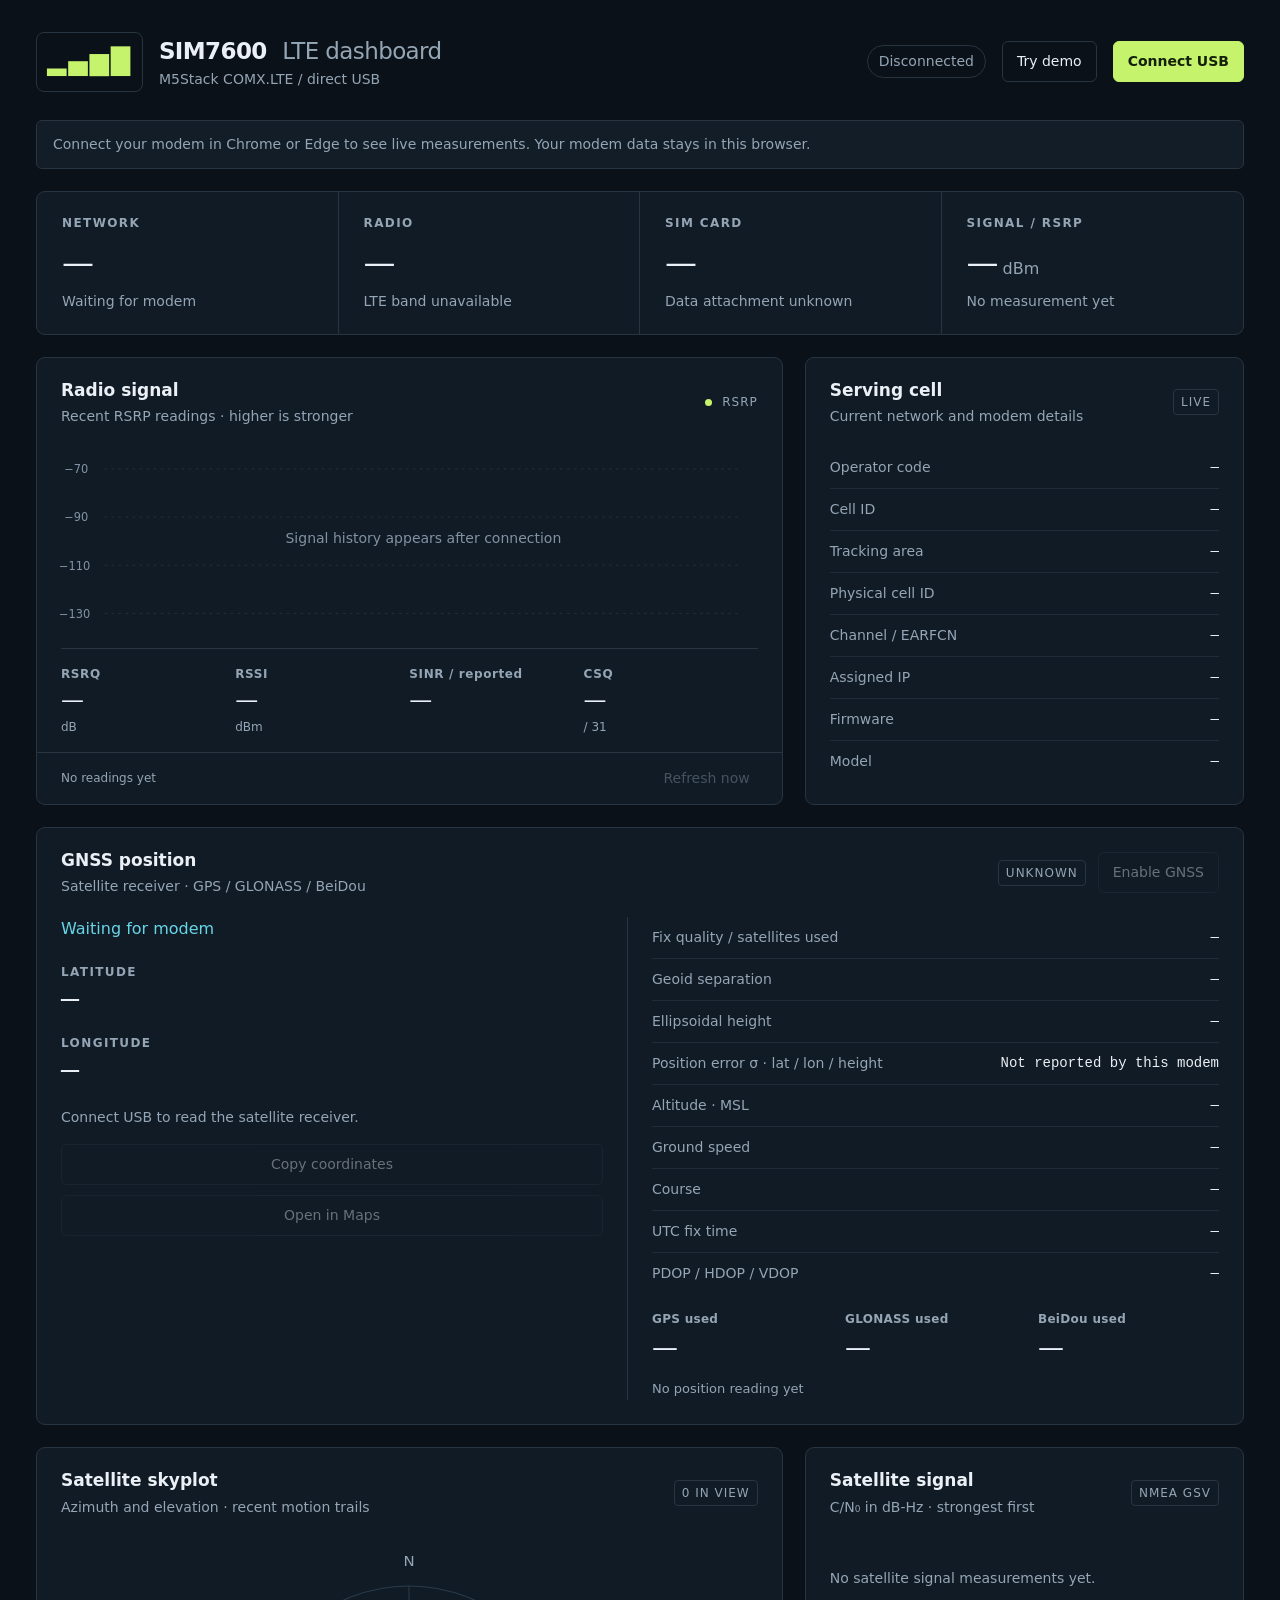
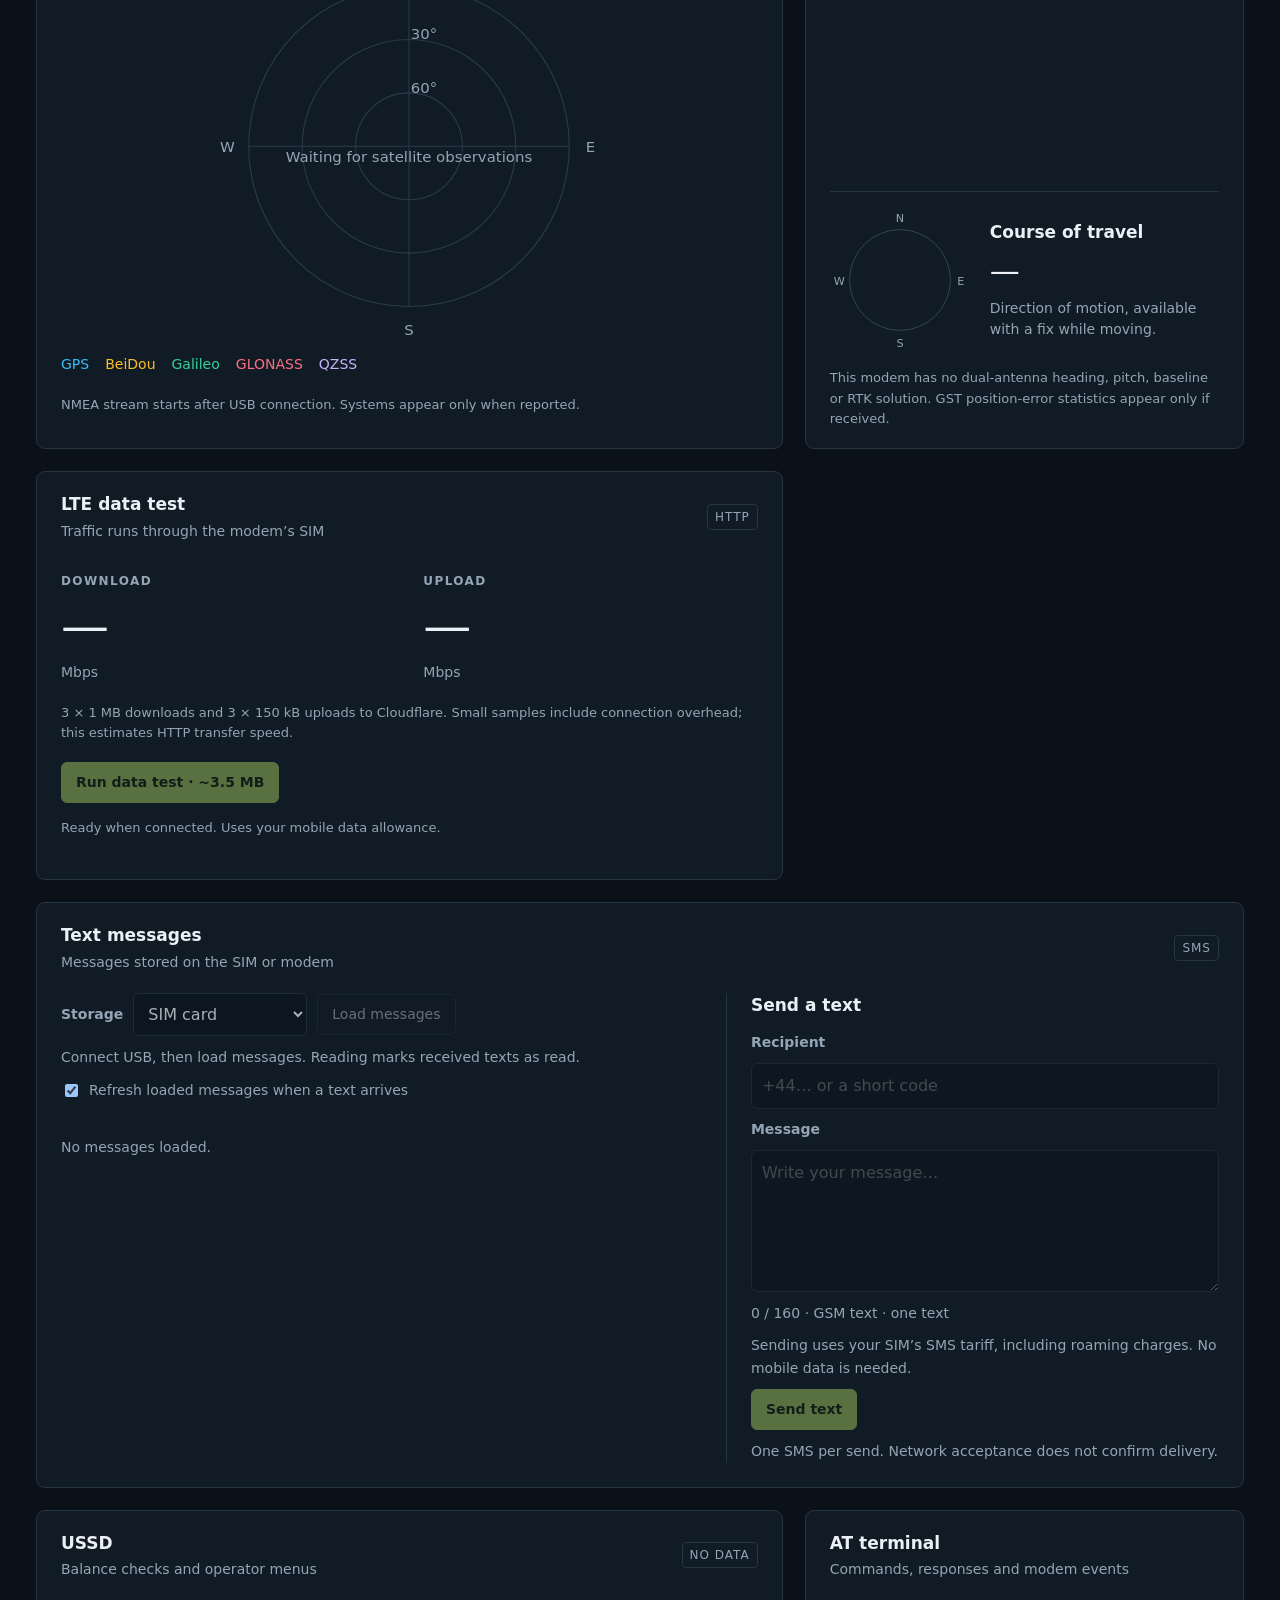
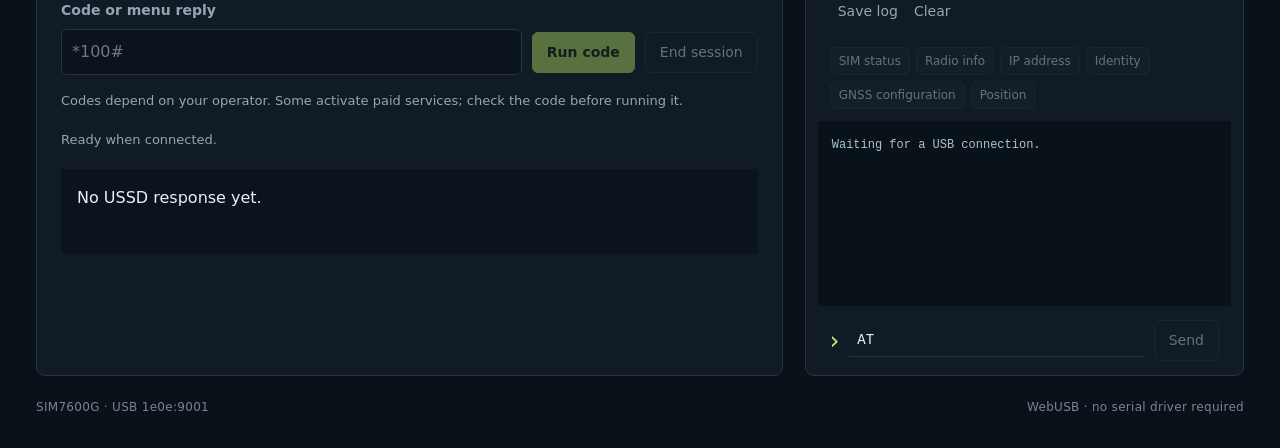
==== commit b354383c: "Add SMS messaging and USSD controls" ====
--- a/index.html
+++ b/index.html
@@ -1,10 +1,12 @@
 <!doctype html>
-<!-- Copyright (c) 2026 Piotr Godlewski. Licensed under the MIT License; see LICENSE. --><html lang="en"><head><meta charset="utf-8"><meta name="viewport" content="width=device-width,initial-scale=1"><title>SIM7600 · LTE dashboard</title><meta name="description" content="A local-first WebUSB dashboard for SIM7600 LTE modems. Live radio measurements, network status, AT terminal, modem data tests and GNSS positioning."><link rel="icon" href="data:image/svg+xml,%3Csvg xmlns='http://www.w3.org/2000/svg' viewBox='0 0 32 32'%3E%3Crect width='32' height='32' rx='6' fill='%230b1118'/%3E%3Cpath d='M7 24V19M13 24V14M19 24V9M25 24V4' stroke='%23c5f36b' stroke-width='4'/%3E%3C/svg%3E"><style>/* Copyright (c) 2026 Piotr Godlewski. SPDX-License-Identifier: MIT */
+<!-- Copyright (c) 2026 Piotr Godlewski. Licensed under the MIT License; see LICENSE. --><html lang="en"><head><meta charset="utf-8"><meta name="viewport" content="width=device-width,initial-scale=1"><title>SIM7600 · LTE dashboard</title><meta name="description" content="A local-first WebUSB dashboard for SIM7600 LTE modems. Live radio measurements, network status, AT terminal, modem data tests, GNSS positioning, text messages and USSD."><link rel="icon" href="data:image/svg+xml,%3Csvg xmlns='http://www.w3.org/2000/svg' viewBox='0 0 32 32'%3E%3Crect width='32' height='32' rx='6' fill='%230b1118'/%3E%3Cpath d='M7 24V19M13 24V14M19 24V9M25 24V4' stroke='%23c5f36b' stroke-width='4'/%3E%3C/svg%3E"><style>/* Copyright (c) 2026 Piotr Godlewski. SPDX-License-Identifier: MIT */
 :root{color-scheme:dark;--bg:#0b1118;--panel:#111b25;--border:#273441;--text:#eaf0f5;--muted:#94a5b5;--lime:#c5f36b;--cyan:#67d5e8}*{box-sizing:border-box}body{margin:0;background:var(--bg);color:var(--text);font:16px/1.5 system-ui,-apple-system,sans-serif}.shell{max-width:1420px;margin:auto;padding:32px 36px}header,.brand,.connect,.sectionhead,footer,.bottom{display:flex;align-items:center;justify-content:space-between;gap:16px}.brand{justify-content:flex-start}.logo{color:var(--lime);font-size:25px;letter-spacing:2px;border:1px solid var(--border);padding:10px;border-radius:8px}h1{font-size:23px;margin:0;letter-spacing:-.6px}h1 span{font-weight:400;color:var(--muted);margin-left:8px}p{margin:0;color:var(--muted);font-size:14px}button,input{font:inherit}button{border:1px solid var(--border);border-radius:6px;padding:9px 14px;cursor:pointer;color:var(--text);background:#182430;white-space:nowrap;font-size:14px}button:hover{filter:brightness(1.14)}button:disabled{opacity:.4;cursor:not-allowed}button.primary{color:#142008;background:var(--lime);border-color:var(--lime);font-weight:650}button.secondary{background:transparent}button.textbtn{border:0;background:none;padding:5px 8px;color:var(--muted)}:focus-visible{outline:2px solid var(--cyan);outline-offset:3px}.pill{font-size:14px;border:1px solid var(--border);padding:5px 11px;border-radius:20px;color:var(--muted)}.pill.live{color:var(--lime);border-color:#50683c}.pill.demo{color:var(--cyan)}.notice{padding:13px 16px;border:1px solid var(--border);background:#121d28;border-radius:6px;color:var(--muted);font-size:14px;margin:28px 0 22px}.notice.error{color:#ffb3aa;border-color:#754541}.stats{display:grid;grid-template-columns:repeat(4,1fr);border:1px solid var(--border);border-radius:9px;overflow:hidden;margin-bottom:22px;background:var(--panel)}.stat{padding:22px 25px;border-right:1px solid var(--border);display:flex;flex-direction:column;min-width:0}.stat:last-child{border:0}label{font-size:12px;letter-spacing:1.4px;font-weight:550;color:var(--muted)}.stat strong{font-size:32px;font-weight:500;letter-spacing:-1px;margin:7px 0 4px}.stat strong small{font-size:16px;letter-spacing:0;color:var(--muted)}.stat>span{font-size:14px;color:var(--muted)}.grid{display:grid;grid-template-columns:minmax(0,1.7fr) minmax(320px,1fr);gap:22px}.panel{background:var(--panel);border:1px solid var(--border);border-radius:9px;overflow:hidden}.sectionhead{padding:20px 24px}h2{font-size:17px;margin:0 0 3px;font-weight:600}.legend,.tag{color:var(--muted);font-size:12px;letter-spacing:1px}.legend i{display:inline-block;width:7px;height:7px;background:var(--lime);border-radius:50%;margin-right:5px}.tag{border:1px solid var(--border);padding:3px 7px;border-radius:4px}.chart{padding:0 22px}.chart svg{width:100%;display:block}.radiometrics{display:grid;grid-template-columns:repeat(4,1fr);border-top:1px solid var(--border);margin:0 24px}.radiometrics div{padding:16px 0;display:flex;flex-direction:column}.radiometrics label{font-size:12px;letter-spacing:.6px}.radiometrics strong{font-size:23px;font-weight:500;font-variant-numeric:tabular-nums}.radiometrics span{font-size:12px;color:var(--muted)}footer{border-top:1px solid var(--border);padding:10px 24px;font-size:12px;color:var(--muted)}.details{margin:0;padding:0 24px 16px}.details div{display:flex;justify-content:space-between;gap:20px;padding:10px 0;border-bottom:1px solid #202d39;font-size:14px}.details div:last-child{border-bottom:0}.details dt{color:var(--muted)}.details dd{margin:0;text-align:right;overflow-wrap:anywhere;font-family:ui-monospace,SFMono-Regular,monospace}.speedpanel{padding-bottom:22px}.speedvalues{display:grid;grid-template-columns:1fr 1fr;gap:28px;padding:10px 24px 20px}.speedvalues div{display:flex;flex-direction:column}.speedvalues strong{font-size:48px;font-weight:400;font-variant-numeric:tabular-nums;letter-spacing:-2px}.speedvalues span{font-size:14px;color:var(--muted)}.fine{font-size:13px;line-height:1.6;margin:0 24px 18px}.speedpanel>.primary{margin:0 24px 15px}.terminalpanel{display:flex;flex-direction:column}.terminalpanel .sectionhead{flex-wrap:wrap}.quick{display:flex;flex-wrap:wrap;gap:6px;padding:0 24px 12px}.quick button{font-size:12px;padding:4px 8px}.terminalpanel pre{background:#091119;margin:0 12px;padding:14px;font:12px/1.7 ui-monospace,SFMono-Regular,monospace;height:185px;overflow:auto;white-space:pre-wrap;overflow-wrap:anywhere;color:#a9c3d5}.terminalpanel form{display:flex;gap:10px;align-items:center;padding:14px 24px}.terminalpanel form span{color:var(--lime);font-size:24px}.terminalpanel input{min-width:0;flex:1;background:transparent;border:0;border-bottom:1px solid var(--border);padding:8px;color:var(--text);font:14px ui-monospace,SFMono-Regular,monospace}.bottom{margin-top:22px;color:#738797;font-size:12px;letter-spacing:.3px}.sr{position:absolute;width:1px;height:1px;overflow:hidden;clip:rect(0,0,0,0)}@media(max-width:1000px){.shell{padding:24px}.grid{grid-template-columns:1.3fr 1fr}.connect{flex-wrap:wrap;justify-content:flex-end}.brand p{display:none}.stat{padding:18px}.stat strong{font-size:26px}h1 span{display:block;margin:0;font-size:16px}.radiometrics{gap:10px}}@media(max-width:760px){.shell{padding:16px}header{align-items:flex-start}.connect{gap:8px}.pill{width:100%;text-align:right;border:0;padding:0}.connect button{padding:7px 10px}.stats{grid-template-columns:1fr 1fr}.stat{border-bottom:1px solid var(--border)}.stat:nth-child(2){border-right:0}.grid{grid-template-columns:1fr}.stat:last-child{border-bottom:0}.stat:nth-child(3){border-bottom:0}.sectionhead{padding:18px}.logo{display:none}.bottom{flex-wrap:wrap}.radiometrics{margin:0 18px}.details{padding:0 18px 12px}.speedvalues strong{font-size:40px}}@media(prefers-reduced-motion:no-preference){button{transition:filter .15s}.notice{transition:color .15s}}
 
 .gnsspanel{grid-column:1/-1}.gnssactions{display:flex;align-items:center;gap:12px}.gnssbody{display:grid;grid-template-columns:1fr 1fr;gap:24px;padding:0 24px 24px}.position{border-right:1px solid var(--border);padding-right:24px}.fixlabel{display:inline-block;color:var(--cyan);font-size:16px;margin-bottom:14px}.position>div{display:flex;flex-direction:column;margin:8px 0 14px}.position strong{font:30px/1.3 ui-monospace,SFMono-Regular,monospace;letter-spacing:-.5px}.position p{margin:16px 0}.gnssbody .details{padding:0 0 16px}.satcounts{display:grid;grid-template-columns:repeat(3,1fr);gap:12px}.satcounts>div{display:flex;flex-direction:column}.satcounts label{letter-spacing:.3px}.satcounts strong{font-size:26px;font-weight:450}.gnssbody .fine{margin:12px 0 0}@media(max-width:760px){.gnssbody{grid-template-columns:1fr;padding:0 18px 18px}.position{border-right:0;border-bottom:1px solid var(--border);padding:0 0 18px}.gnssactions{flex-wrap:wrap}.position strong{font-size:26px}}
 
 .positionactions{display:flex;gap:10px;flex-wrap:wrap}.skywrap{max-width:470px;margin:auto}.skywrap svg{display:block;width:100%}.constellations{display:flex;flex-wrap:wrap;gap:16px;padding:0 24px 20px;font-size:14px}.spectrum{height:235px;padding:0 24px;overflow:auto}.spectrum>p{padding:30px 0}.signalrow{display:grid;grid-template-columns:58px 1fr 44px;gap:12px;align-items:center;margin:9px 0;font:13px ui-monospace,SFMono-Regular,monospace}.signaltrack{height:9px;background:#1d2b38;border-radius:3px;overflow:hidden}.signalbar{display:block;height:100%;border-radius:3px}.coursebox{display:flex;align-items:center;gap:20px;margin:18px 24px;padding-top:18px;border-top:1px solid var(--border)}.coursebox svg{width:140px;flex:none}.coursebox strong{font-size:30px;font-weight:400}.coursebox p{margin-top:5px}.spectrum-panel .fine{margin-top:12px}#satellites text{font:12px ui-monospace,SFMono-Regular,monospace;fill:#eaf0f5}#courseneedle{transform-origin:75px 75px}.sky-panel .fine{margin-bottom:20px}@media(max-width:760px){.coursebox{margin:16px 18px;gap:12px}.coursebox svg{width:120px}.constellations{padding:0 18px 16px}}
+
+.messagingpanel{grid-column:1/-1}.smslayout{display:grid;grid-template-columns:minmax(0,1.3fr) minmax(0,1fr);gap:24px;padding:0 24px 24px}.smstoolbar,.ussdform>div{display:flex;align-items:center;gap:10px;flex-wrap:wrap}.smstoolbar label,.smscompose label,.ussdform label{font-size:14px;letter-spacing:0}.smscompose{border-left:1px solid var(--border);padding-left:24px;display:flex;flex-direction:column;gap:10px}.smscompose h3{margin:0 0 4px;font-size:17px;font-weight:600}.smscompose input,.smscompose textarea,.smstoolbar select,.ussdform input{background:#0b141e;border:1px solid var(--border);border-radius:6px;color:var(--text);padding:10px;font:16px/1.5 system-ui;min-width:0}.smscompose textarea{resize:vertical;max-width:100%}.smscompose .primary{align-self:flex-start}.messagestatus{font-size:14px;line-height:1.6;margin:10px 0;overflow-wrap:anywhere}.smscompose .messagestatus{margin:0}.checklabel{display:flex;gap:8px;align-items:center;font-size:14px;letter-spacing:0;font-weight:400;margin:12px 0}.smslist{max-height:430px;overflow:auto}.smscard{border:1px solid var(--border);border-radius:6px;padding:14px;margin:10px 0}.smscard header{align-items:flex-start;flex-wrap:wrap;gap:6px;font-size:14px}.smscard strong{font-weight:600;overflow-wrap:anywhere}.smscard time{color:var(--muted);font-size:13px}.smscard pre{font:16px/1.5 system-ui;white-space:pre-wrap;overflow-wrap:anywhere;margin:12px 0;color:var(--text)}.smscard footer{padding:8px 0 0;gap:8px;flex-wrap:wrap}.smscard footer span{font-size:13px}.smscard button{color:#ffb3aa;border-color:#754541}.empty{padding:24px 0}.ussdform{padding:0 24px 16px}.ussdform>label{display:block;margin-bottom:8px}.ussdform input{flex:1;min-width:140px}.ussdresult{white-space:pre-wrap;overflow-wrap:anywhere;background:#0b141e;padding:16px;margin:0 24px 24px;font:16px/1.6 system-ui;min-height:85px}.smscard .tag{letter-spacing:0}.smscompose input:disabled,.smscompose textarea:disabled{opacity:.5}@media(max-width:760px){.smslayout{grid-template-columns:1fr;padding:0 18px 18px}.smscompose{border-left:0;border-top:1px solid var(--border);padding:20px 0 0}.smstoolbar{align-items:flex-start}.ussdform{padding:0 18px 16px}.ussdresult{margin:0 18px 18px}.smscard pre{font-size:16px}}
 </style></head><body>
 <div class="shell"><header><div class="brand"><span class="logo" aria-hidden="true">▂▄▆█</span><div><h1>SIM7600 <span>LTE dashboard</span></h1><p>M5Stack COMX.LTE / direct USB</p></div></div><div class="connect"><span id="connection" class="pill">Disconnected</span><button id="demo" class="secondary">Try demo</button><button id="connect" class="primary">Connect USB</button></div></header>
 <div id="notice" role="status" class="notice">Connect your modem in Chrome or Edge to see live measurements. Your modem data stays in this browser.</div>
@@ -15,16 +17,22 @@
 <section class="panel sky-panel"><div class="sectionhead"><div><h2>Satellite skyplot</h2><p>Azimuth and elevation · recent motion trails</p></div><span id="inview" class="tag">0 IN VIEW</span></div><div class="skywrap"><svg id="skyplot" viewBox="0 0 440 390" role="img" aria-label="Satellite skyplot with north at the top"><g fill="none" stroke="#293b4c"><circle cx="220" cy="195" r="150"/><circle cx="220" cy="195" r="100"/><circle cx="220" cy="195" r="50"/><path d="M70 195H370M220 45V345"/></g><g fill="#94a5b5" font-size="14" text-anchor="middle"><text x="220" y="26">N</text><text x="390" y="200">E</text><text x="220" y="372">S</text><text x="50" y="200">W</text><text x="234" y="145">60°</text><text x="234" y="95">30°</text></g><g id="satellites"></g><text id="skyempty" x="220" y="210" text-anchor="middle" fill="#94a5b5" font-size="14">Waiting for satellite observations</text></svg></div><div class="constellations"><span style="color:#38bdf8">GPS</span><span style="color:#fbbf24">BeiDou</span><span style="color:#34d399">Galileo</span><span style="color:#fb7185">GLONASS</span><span style="color:#c4b5fd">QZSS</span></div><p id="nmeastatus" class="fine">NMEA stream starts after USB connection. Systems appear only when reported.</p></section>
 <section class="panel spectrum-panel"><div class="sectionhead"><div><h2>Satellite signal</h2><p>C/N₀ in dB-Hz · strongest first</p></div><span class="tag">NMEA GSV</span></div><div id="spectrum" class="spectrum"><p>No satellite signal measurements yet.</p></div><div class="coursebox"><svg viewBox="0 0 150 150" role="img" aria-label="Course of travel compass"><circle cx="75" cy="75" r="54" fill="none" stroke="#344858"/><g fill="#94a5b5" font-size="12" text-anchor="middle"><text x="75" y="13">N</text><text x="140" y="80">E</text><text x="75" y="147">S</text><text x="10" y="80">W</text></g><path id="courseneedle" d="M75 31L69 83L75 77L81 83Z" fill="#c5f36b" visibility="hidden"/></svg><div><h2>Course of travel</h2><strong id="coursevalue">—</strong><p>Direction of motion, available with a fix while moving.</p></div></div><p class="fine">This modem has no dual-antenna heading, pitch, baseline or RTK solution. GST position-error statistics appear only if received.</p></section>
 <section class="panel speedpanel"><div class="sectionhead"><div><h2>LTE data test</h2><p>Traffic runs through the modem’s SIM</p></div><span class="tag">HTTP</span></div><div class="speedvalues"><div><label>DOWNLOAD</label><strong id="download">—</strong><span>Mbps</span></div><div><label>UPLOAD</label><strong id="upload">—</strong><span>Mbps</span></div></div><p class="fine">3 × 1 MB downloads and 3 × 150 kB uploads to Cloudflare. Small samples include connection overhead; this estimates HTTP transfer speed.</p><button id="speedtest" class="primary" disabled>Run data test · ~3.5 MB</button><p id="speedstatus" role="status" class="fine">Ready when connected. Uses your mobile data allowance.</p></section>
+<section class="panel messagingpanel"><div class="sectionhead"><div><h2>Text messages</h2><p>Messages stored on the SIM or modem</p></div><span id="smsbadge" class="tag">SMS</span></div>
+<div class="smslayout"><div class="smsinbox"><div class="smstoolbar"><label for="smsstore">Storage</label><select id="smsstore" data-sms-control><option value="SM">SIM card</option><option value="ME">Modem memory</option></select><button id="smsrefresh" class="secondary" data-sms-control disabled>Load messages</button></div><p id="smsstatus" class="messagestatus" role="status">Connect USB, then load messages. Reading marks received texts as read.</p><label class="checklabel"><input id="smsauto" type="checkbox" checked> Refresh loaded messages when a text arrives</label><div id="smslist" class="smslist"><p class="empty">No messages loaded.</p></div></div>
+<form id="smsform" class="smscompose"><h3>Send a text</h3><label for="smsnumber">Recipient</label><input id="smsnumber" data-sms-control type="tel" placeholder="+44… or a short code" autocomplete="off" maxlength="24" disabled><label for="smsbody">Message</label><textarea id="smsbody" data-sms-control rows="5" placeholder="Write your message…" disabled></textarea><p id="smscount" class="messagestatus">0 / 160 · one text</p><p class="messagestatus">Sending uses your SIM’s SMS tariff, including roaming charges. No mobile data is needed.</p><button id="smssend" class="primary" data-sms-control disabled>Send text</button><p id="smssendstatus" class="messagestatus" role="status">One SMS per send. Network acceptance does not confirm delivery.</p></form></div></section>
+<section class="panel ussdpanel"><div class="sectionhead"><div><h2>USSD</h2><p>Balance checks and operator menus</p></div><span class="tag">NO DATA</span></div><form id="ussdform" class="ussdform"><label for="ussdcode">Code or menu reply</label><div><input id="ussdcode" data-sms-control placeholder="*100#" autocomplete="off" maxlength="182" disabled><button id="ussdsend" class="primary" data-sms-control disabled>Run code</button><button id="ussdcancel" class="secondary" data-sms-control disabled>End session</button></div></form><p class="fine">Codes depend on your operator. Some activate paid services; check the code before running it.</p><p id="ussdstatus" class="fine" role="status">Ready when connected.</p><pre id="ussdresult" class="ussdresult" aria-live="polite">No USSD response yet.</pre></section>
 <section class="panel terminalpanel"><div class="sectionhead"><div><h2>AT terminal</h2><p>Commands, responses and modem events</p></div><div><button id="save" class="textbtn">Save log</button><button id="clear" class="textbtn">Clear</button></div></div><div class="quick"><button data-command="AT+CPIN?" disabled>SIM status</button><button data-command="AT+CPSI?" disabled>Radio info</button><button data-command="AT+CGPADDR" disabled>IP address</button><button data-command="ATI" disabled>Identity</button><button data-command="AT+CGNSSMODE?" disabled>GNSS configuration</button><button data-command="AT+CGNSSINFO" disabled>Position</button></div><pre id="terminal" tabindex="0" aria-label="Modem command log">Waiting for a USB connection.</pre><form id="commandform"><label class="sr" for="command">AT command</label><span aria-hidden="true">›</span><input id="command" placeholder="Enter an AT command…" value="AT" autocomplete="off" spellcheck="false" disabled><button id="send" class="secondary" disabled>Send</button></form></section></div></main><div class="bottom"><span>SIM7600G · USB 1e0e:9001</span><span>WebUSB · no serial driver required</span></div></div><script type="module">/* Copyright (c) 2026 Piotr Godlewski. SPDX-License-Identifier: MIT */
 const $ = id => document.getElementById(id);
 const encoder = new TextEncoder();
 const state = { connected:false, demo:false, busy:false, samples:[], values:{}, log:[], updated:null, gnss:{power:null,fix:false,lat:null,lon:null,updated:null} };
+const sms={messages:[],loaded:false,pending:false,dirty:new Set(),identity:null,previousCnmi:null,receiving:false};
+const ussd={active:false,pending:false,timeout:null,resolve:null,buffer:''};
 let device, reader, waiter, partial='', timer, session=0, pollPending=false, queue=Promise.resolve();
 const set = (id,value) => { $(id).textContent = value ?? '—'; };
 function notice(message,error=false){ $('notice').textContent=message; $('notice').classList.toggle('error',error); }
 function log(message){ const line=`${new Date().toLocaleTimeString()}  ${message}`; state.log.push(line); if(state.log.length>800)state.log.shift(); $('terminal').textContent=state.log.join('\n'); $('terminal').scrollTop=$('terminal').scrollHeight; }
-function controls(){ $('connection').textContent=state.demo?'Demo · simulated':state.connected?'USB connected':'Disconnected'; $('connection').className='pill'+(state.demo?' demo':state.connected?' live':''); $('connect').textContent=state.connected?'Disconnect':'Connect USB'; $('connect').disabled=state.busy; $('demo').textContent=state.demo?'Exit demo':'Try demo'; $('demo').disabled=state.connected||state.busy; for(const el of document.querySelectorAll('[data-command],#command,#send,#refresh,#speedtest,#gnsstoggle'))el.disabled=!state.connected||state.busy; $('gnsstoggle').textContent=state.gnss.power===true?'Disable GNSS':'Enable GNSS';$('copycoords').disabled=!state.gnss.fix||(!state.connected&&!state.demo);$('openmap').disabled=$('copycoords').disabled; }
-function reset(){resetNmea();state.gnss={power:null,fix:false,lat:null,lon:null,updated:null};clearGnss('Waiting for modem');set('gnsspower','UNKNOWN');set('gnssupdated','No position reading yet');set('gnsshint','Connect USB to read the satellite receiver.');state.values={};state.samples=[];state.updated=null;for(const id of ['operator','radio','band','sim','rsrp','rsrq','rssi','sinr','csq','plmn','cell','tac','pci','earfcn','ip','firmware','model','download','upload'])set(id,'—');set('registration','Waiting for modem');set('attached','Data attachment unknown');set('signalquality','No measurement yet');set('lastupdate','No readings yet');draw();}
+function controls(){ $('connection').textContent=state.demo?'Demo · simulated':state.connected?'USB connected':'Disconnected'; $('connection').className='pill'+(state.demo?' demo':state.connected?' live':''); $('connect').textContent=state.connected?'Disconnect':'Connect USB'; $('connect').disabled=state.busy; $('demo').textContent=state.demo?'Exit demo':'Try demo'; $('demo').disabled=state.connected||state.busy; for(const el of document.querySelectorAll('[data-command],#command,#send,#refresh,#speedtest,#gnsstoggle'))el.disabled=!state.connected||state.busy; for(const el of document.querySelectorAll('[data-sms-control],[data-sms-delete]'))el.disabled=!state.connected||state.busy;updateSmsCount();$('gnsstoggle').textContent=state.gnss.power===true?'Disable GNSS':'Enable GNSS';$('copycoords').disabled=!state.gnss.fix||(!state.connected&&!state.demo);$('openmap').disabled=$('copycoords').disabled; }
+function reset(){clearMessaging();resetNmea();state.gnss={power:null,fix:false,lat:null,lon:null,updated:null};clearGnss('Waiting for modem');set('gnsspower','UNKNOWN');set('gnssupdated','No position reading yet');set('gnsshint','Connect USB to read the satellite receiver.');state.values={};state.samples=[];state.updated=null;for(const id of ['operator','radio','band','sim','rsrp','rsrq','rssi','sinr','csq','plmn','cell','tac','pci','earfcn','ip','firmware','model','download','upload'])set(id,'—');set('registration','Waiting for modem');set('attached','Data attachment unknown');set('signalquality','No measurement yet');set('lastupdate','No readings yet');draw();}
 function draw(){const pts=state.samples.slice(-90).map((s,i,a)=>[52+i*728/Math.max(a.length-1,1),25+(Math.min(-70,Math.max(-130,s.rsrp))+70)*-165/60]);$('line').setAttribute('d',pts.map(([x,y],i)=>`${i?'L':'M'}${x.toFixed(1)},${y.toFixed(1)}`).join(' '));$('area').setAttribute('d',pts.length?`M${pts[0][0]},190 ${pts.map(([x,y])=>`L${x},${y}`).join(' ')} L${pts.at(-1)[0]},190Z`:'');$('chartempty').style.display=pts.length?'none':'';}
 function parse(text){
  let m;
@@ -58,15 +66,15 @@
 }
 async function toggleGnss(){if(!state.connected||state.busy)return;state.busy=true;controls();try{await enqueue(async()=>{await command(state.gnss.power===true?'AT+CGPS=0':'AT+CGPS=1');parse(await command('AT+CGPS?'));if(state.gnss.power)parse(await command('AT+CGNSSINFO'));});}finally{state.busy=false;controls();}}
 function rejectWait(error){if(waiter){clearTimeout(waiter.timeout);const w=waiter;waiter=null;w.reject(error);}}
-function consume(chunk){partial+=chunk;const lines=partial.split(/\r\n|\r|\n/);partial=lines.pop();for(const raw of lines){const line=raw.trim();if(!line)continue;log(line);if(line.startsWith('$')){parseNmea(line);continue;}if(waiter){waiter.lines.push(line);if(/^(ERROR|\+CME ERROR:|\+CMS ERROR:)/.test(line)){rejectWait(new Error(line));continue;}if(waiter.matches(line)){clearTimeout(waiter.timeout);const w=waiter;waiter=null;w.resolve(w.lines.join('\n'));}}}}
+function consume(chunk){partial+=chunk;const lines=partial.split(/\r\n|\r|\n/);partial=lines.pop();for(const raw of lines){const line=raw.trim();if(!line)continue;log(line);if(line.startsWith('$')){parseNmea(line);continue;}if(incomingMessage(line))continue;if(waiter){waiter.lines.push(line);if(/^(ERROR|\+CME ERROR:|\+CMS ERROR:)/.test(line)){rejectWait(new Error(line));continue;}if(waiter.matches(line)){clearTimeout(waiter.timeout);const w=waiter;waiter=null;w.resolve(w.lines.join('\n'));}}}if(waiter&&/^\s*>\s*$/.test(partial)&&waiter.matches('>')){partial='';const w=waiter;clearTimeout(w.timeout);waiter=null;w.resolve(w.lines.join('\n')+'\n>');}}
 async function readLoop(dev,key){const decoder=new TextDecoder();try{while(state.connected&&session===key){const r=await dev.transferIn(4,4096);if(r.status!=='ok')throw new Error(`USB read: ${r.status}`);if(r.data)consume(decoder.decode(r.data,{stream:true}));}}catch(error){if(state.connected&&session===key){notice(`USB connection lost: ${error.message}. Reconnect the modem.`,true);await disconnect(false);}}}
 function awaitResponse(matches,timeout=6000){if(waiter)throw new Error('Another modem response is pending');return new Promise((resolve,reject)=>{waiter={matches,resolve,reject,lines:[],timeout:setTimeout(()=>rejectWait(new Error('Modem response timed out. Disconnect and reconnect before retrying.')),timeout)};});}
 async function write(bytes){const r=await device.transferOut(3,bytes);if(r.status!=='ok'||r.bytesWritten!==bytes.byteLength)throw new Error('USB write did not complete');}
 async function command(text,matches=line=>line==='OK',timeout=6000){if(!state.connected)throw new Error('Connect the modem first');log(`› ${text}`);const response=awaitResponse(matches,timeout);try{await write(encoder.encode(text+'\r'));}catch(e){rejectWait(e);}return response;}
 function enqueue(fn){const job=queue.then(fn);queue=job.catch(()=>{});return job;}
-async function connect(){if(state.connected)return disconnect();if(state.busy)return;if(!navigator.usb){notice('WebUSB is unavailable here. Open this page in Google Chrome or Microsoft Edge.',true);return;}state.demo=false;state.busy=true;controls();clearInterval(timer);reset();try{device=await navigator.usb.requestDevice({filters:[{vendorId:0x1e0e,productId:0x9001}]});await device.open();if(!device.configuration)await device.selectConfiguration(1);const iface=device.configuration.interfaces.find(i=>i.interfaceNumber===2);if(!iface||!iface.alternates.some(a=>a.endpoints.some(e=>e.direction==='out'&&e.endpointNumber===3)&&a.endpoints.some(e=>e.direction==='in'&&e.endpointNumber===4)))throw new Error('This modem has an unexpected AT interface layout');await device.claimInterface(2);partial='';state.connected=true;session++;reader=readLoop(device,session);controls();notice('Connected directly to the modem over USB. Reading SIM and LTE status…');await enqueue(async()=>{await command('AT');await command('ATE0');await setupNmea();parse(await command('ATI'));await poll();});state.busy=false;controls();notice('Live modem connection. Data tests use your Three SIM; ordinary browser traffic uses the computer’s connection.');timer=setInterval(()=>{if(state.connected&&!state.busy&&!pollPending){pollPending=true;enqueue(poll).catch(report).finally(()=>{pollPending=false;});}},5000);}catch(e){notice(e.name==='NotFoundError'?'No modem selected. Click Connect USB to try again.':`Could not connect: ${e.message}`,true);if(state.connected)await disconnect(false);else if(device?.opened)await device.close().catch(()=>{});state.busy=false;controls();}}
-async function disconnect(restore=true){clearInterval(timer);if(restore&&state.connected&&!waiter&&nmea.active&&nmea.previous)await command(`AT+CGPSINFOCFG=${nmea.previous.join(',')}`).catch(()=>{});nmea.active=false;nmea.previous=null;set('nmeastatus','Disconnected · satellite observations are stale');if(restore&&state.connected&&!waiter)await command('ATE1').catch(()=>{});state.connected=false;session++;rejectWait(new Error('USB disconnected'));const old=device;device=null;try{if(old?.opened){await old.releaseInterface(2).catch(()=>{});await old.close();}}catch{}state.busy=false;controls();if(state.gnss.fix)set('gnssfix','Last fix · disconnected');set('gnssupdated','Disconnected · readings are stale');log('USB disconnected');if(restore)notice('Disconnected. Last readings remain visible.');}
-async function poll(){drawSatellites();for(const q of ['AT+CPIN?','AT+COPS?','AT+CEREG?','AT+CGATT?','AT+CSQ','AT+CPSI?','AT+CGPADDR','AT+CGPS?','AT+CGNSSINFO']){if(!state.connected)return;if(q==='AT+CGNSSINFO'&&state.gnss.power===false)continue;try{parse(await command(q));}catch(e){if(/timed out|disconnect/i.test(e.message))throw e;log(`Query unavailable: ${q}`);if(q==='AT+CPIN?'&&/SIM not inserted/i.test(e.message)){set('sim','Not detected');set('operator','—');set('registration','SIM unavailable');set('attached','Mobile data unavailable');}}}}
+async function connect(){if(state.connected)return disconnect();if(state.busy)return;if(!navigator.usb){notice('WebUSB is unavailable here. Open this page in Google Chrome or Microsoft Edge.',true);return;}state.demo=false;state.busy=true;controls();clearInterval(timer);reset();try{device=await navigator.usb.requestDevice({filters:[{vendorId:0x1e0e,productId:0x9001}]});await device.open();if(!device.configuration)await device.selectConfiguration(1);const iface=device.configuration.interfaces.find(i=>i.interfaceNumber===2);if(!iface||!iface.alternates.some(a=>a.endpoints.some(e=>e.direction==='out'&&e.endpointNumber===3)&&a.endpoints.some(e=>e.direction==='in'&&e.endpointNumber===4)))throw new Error('This modem has an unexpected AT interface layout');await device.claimInterface(2);partial='';state.connected=true;session++;reader=readLoop(device,session);controls();notice('Connected directly to the modem over USB. Reading SIM and LTE status…');await enqueue(async()=>{await command('AT');await command('ATE0');await setupNmea();await setupMessaging();parse(await command('ATI'));await poll();});state.busy=false;controls();notice('Live modem connection. Data tests use your SIM’s mobile data allowance; ordinary browser traffic uses the computer’s connection.');timer=setInterval(()=>{if(state.connected&&!state.busy&&!pollPending){pollPending=true;enqueue(poll).catch(report).finally(()=>{pollPending=false;});}},5000);}catch(e){notice(e.name==='NotFoundError'?'No modem selected. Click Connect USB to try again.':`Could not connect: ${e.message}`,true);if(state.connected)await disconnect(false);else if(device?.opened)await device.close().catch(()=>{});state.busy=false;controls();}}
+async function disconnect(restore=true){clearInterval(timer);if(ussd.pending){clearTimeout(ussd.timeout);ussd.pending=false;ussd.resolve?.();}if(restore&&state.connected&&!waiter&&sms.previousCnmi)await command(`AT+CNMI=${sms.previousCnmi.join(',')}`).catch(()=>{});sms.previousCnmi=null;sms.receiving=false;sms.identity=null;if(restore&&state.connected&&!waiter&&nmea.active&&nmea.previous)await command(`AT+CGPSINFOCFG=${nmea.previous.join(',')}`).catch(()=>{});nmea.active=false;nmea.previous=null;set('nmeastatus','Disconnected · satellite observations are stale');if(restore&&state.connected&&!waiter)await command('ATE1').catch(()=>{});state.connected=false;session++;rejectWait(new Error('USB disconnected'));const old=device;device=null;try{if(old?.opened){await old.releaseInterface(2).catch(()=>{});await old.close();}}catch{}state.busy=false;controls();if(state.gnss.fix)set('gnssfix','Last fix · disconnected');set('gnssupdated','Disconnected · readings are stale');set('smsstatus','Disconnected · displayed messages are stale. Reconnect and load messages before deleting.');set('ussdstatus','Disconnected · last response is stale.');log('USB disconnected');if(restore)notice('Disconnected. Last readings remain visible.');}
+async function poll(){drawSatellites();if(sms.identity){try{await checkSmsSim();}catch(e){log('SIM check: '+e.message);}}for(const q of ['AT+CPIN?','AT+COPS?','AT+CEREG?','AT+CGATT?','AT+CSQ','AT+CPSI?','AT+CGPADDR','AT+CGPS?','AT+CGNSSINFO']){if(!state.connected)return;if(q==='AT+CGNSSINFO'&&state.gnss.power===false)continue;try{parse(await command(q));}catch(e){if(/timed out|disconnect/i.test(e.message))throw e;log(`Query unavailable: ${q}`);if(q==='AT+CPIN?'&&/SIM not inserted/i.test(e.message)){set('sim','Not detected');set('operator','—');set('registration','SIM unavailable');set('attached','Mobile data unavailable');}}}if(sms.loaded&&sms.dirty.has($('smsstore').value)&&$('smsauto').checked)setTimeout(()=>loadMessages().catch(report),0);}
 function report(error){notice(error.message,true);if(/timed out/.test(error.message)&&state.connected&&!state.busy)disconnect(false);}
 async function send(text){text=text.trim();if(!/^AT/i.test(text)||/[\r\n]/.test(text)||text.length>512)throw new Error('Enter a single AT command of up to 512 characters');state.busy=true;controls();try{await enqueue(async()=>parse(await command(text)));}finally{state.busy=false;controls();}}
 async function speedtest(){state.busy=true;controls();const downloads=[],uploads=[];let http=false,inputPending=false;set('download','—');set('upload','—');const startAll=performance.now();try{await enqueue(async()=>{
@@ -77,7 +85,7 @@
  });set('speedstatus',`Complete · 3 samples each · ${((performance.now()-startAll)/1000).toFixed(1)} s. Includes HTTP setup overhead.`);
  }catch(e){set('speedstatus',`Test stopped: ${e.message}`);report(e);}finally{if(state.connected){if(inputPending)await write(new Uint8Array([27,13])).catch(()=>{});if(http)await enqueue(()=>command('AT+HTTPTERM',undefined,6000)).catch(e=>log(`Cleanup: ${e.message}`));}state.busy=false;controls();}}
 const mean = a => a.reduce((s,n)=>s+n,0)/a.length;
-function demo(){if(state.connected)return;clearInterval(timer);state.demo=!state.demo;reset();controls();if(!state.demo){notice('Connect your modem in Chrome or Edge to see live measurements.');return;}notice('Demo mode · all measurements below are simulated. Connect USB for real modem data.');parse('Model: SIMCOM_SIM7600G\nRevision: SIM7600M21-A_V2.0\n+CPIN: READY\n+COPS: 0,0,"TEST",7\n+CEREG: 0,1\n+CGATT: 1\n+CGPADDR: 1,10.64.0.25\n+CSQ: 20,99');for(let n=0;n<40;n++)state.samples.push({time:Date.now()-(40-n)*5000,rsrp:-104+3*Math.sin(n/5)+Math.random()*2});function tick(){parse(`+CPSI: LTE,Online,001-01,0x0001,1234567,123,EUTRAN-BAND1,300,4,4,-135,${Math.round((-104+Math.random()*4)*10)},-802,8`);set('lastupdate','Simulated readings · not connected');}parseGnss('+CGPS: 1,1\n+CGNSSINFO: 3,08,04,02,5128.614000,N,00000.030000,W,061026,163000.0,45.0,0.0,0.0,1.5,1.0,1.1');set('gnsshint','Demo position · simulated coordinates, not your location.');demoNmea();tick();timer=setInterval(()=>{tick();demoNmea();},5000);log('Demo started · simulated data');}
+function demo(){if(state.connected)return;clearInterval(timer);state.demo=!state.demo;reset();controls();if(!state.demo){notice('Connect your modem in Chrome or Edge to see live measurements.');return;}notice('Demo mode · all measurements below are simulated. Connect USB for real modem data.');parse('Model: SIMCOM_SIM7600G\nRevision: SIM7600M21-A_V2.0\n+CPIN: READY\n+COPS: 0,0,"TEST",7\n+CEREG: 0,1\n+CGATT: 1\n+CGPADDR: 1,10.64.0.25\n+CSQ: 20,99');for(let n=0;n<40;n++)state.samples.push({time:Date.now()-(40-n)*5000,rsrp:-104+3*Math.sin(n/5)+Math.random()*2});function tick(){parse(`+CPSI: LTE,Online,001-01,0x0001,1234567,123,EUTRAN-BAND1,300,4,4,-135,${Math.round((-104+Math.random()*4)*10)},-802,8`);set('lastupdate','Simulated readings · not connected');}parseGnss('+CGPS: 1,1\n+CGNSSINFO: 3,08,04,02,5128.614000,N,00000.030000,W,061026,163000.0,45.0,0.0,0.0,1.5,1.0,1.1');set('gnsshint','Demo position · simulated coordinates, not your location.');demoNmea();demoMessages();tick();timer=setInterval(()=>{tick();demoNmea();},5000);log('Demo started · simulated data');}
 $('openmap').addEventListener('click',()=>{if(state.gnss.fix&&(state.connected||state.demo))window.open(`https://www.google.com/maps?q=${state.gnss.lat},${state.gnss.lon}`,'_blank','noopener,noreferrer');});$('gnsstoggle').addEventListener('click',()=>toggleGnss().catch(report));$('copycoords').addEventListener('click',async()=>{if(!state.gnss.fix)return;try{await navigator.clipboard.writeText(`${state.gnss.lat.toFixed(8)}, ${state.gnss.lon.toFixed(8)}`);notice('Coordinates copied.');}catch{notice('Clipboard access unavailable. Select and copy the displayed coordinates.',true);}});$('connect').addEventListener('click',connect);$('demo').addEventListener('click',demo);$('refresh').addEventListener('click',()=>enqueue(poll).catch(report));$('speedtest').addEventListener('click',speedtest);$('commandform').addEventListener('submit',e=>{e.preventDefault();send($('command').value).catch(report);});document.querySelectorAll('[data-command]').forEach(b=>b.addEventListener('click',()=>send(b.dataset.command).catch(report)));$('clear').addEventListener('click',()=>{state.log=[];$('terminal').textContent='';});$('save').addEventListener('click',()=>{const url=URL.createObjectURL(new Blob([state.log.join('\n')],{type:'text/plain'}));const a=document.createElement('a');a.href=url;a.download=`sim7600-${new Date().toISOString().replace(/[:.]/g,'-')}.log`;a.click();setTimeout(()=>URL.revokeObjectURL(url),1000);});navigator.usb?.addEventListener('disconnect',e=>{if(e.device===device){notice('Modem unplugged. Reconnect it and click Connect USB.',true);disconnect(false);}});if(!navigator.usb)notice('This browser does not expose WebUSB. Use Google Chrome or Microsoft Edge for a live connection. Demo mode is available here.',true);
 // Structured read-back uses the same visible state; it never initiates a USB permission request.
 if(document.modelContext?.registerTool){Promise.resolve(document.modelContext.registerTool({name:'read_lte_dashboard',description:'Read the current displayed LTE status, last update, signal samples and connection mode. No modem commands are sent.',inputSchema:{type:'object',properties:{},additionalProperties:false},annotations:{readOnlyHint:true},execute(input){if(!input||typeof input!=='object'||Object.keys(input).length)throw new Error('Expected an empty object');return {connected:state.connected,simulated:state.demo,updated:state.updated,operator:$('operator').textContent,sim:$('sim').textContent,radio:$('radio').textContent,band:$('band').textContent,rsrp:$('rsrp').textContent,ip:$('ip').textContent,gnss:{...state.gnss},samples:state.samples.slice(-10)};}})).catch(e=>log(`Agent read-back unavailable: ${e.message}`));}
@@ -105,5 +113,45 @@
 async function setupNmea(){try{const prior=await command('AT+CGPSINFOCFG?'),m=prior.match(/\+CGPSINFOCFG:\s*(\d+),(\d+)/);if(!m)throw new Error('NMEA configuration not reported');nmea.previous=[Number(m[1]),Number(m[2])];await command('AT+CGPSINFOCFG=1,198143');nmea.active=true;set('nmeastatus','NMEA streaming enabled · waiting for satellite observations');}catch(e){log(`NMEA streaming unavailable: ${e.message}`);set('nmeastatus','NMEA stream unavailable. Position queries remain available.');}}
 function demoNmea(){const sentence=body=>{let x=0;for(const c of body)x^=c.charCodeAt(0);return '$'+body+'*'+x.toString(16).padStart(2,'0').toUpperCase();};for(const [talker,rows] of [['GP',['01,65,030,45','05,40,120,38','12,25,240,32','20,75,310,48']],['GL',['65,50,070,41','72,30,195,35']],['GA',['301,55,160,43','305,15,280,28']],['BD',['201,42,350,39','205,20,100,30']]])parseNmea(sentence(`${talker}GSV,1,1,${rows.length},${rows.join(',')}`));parseNmea(sentence('GPGGA,163000.0,5128.614000,N,00000.030000,W,1,14,1.0,45.0,M,48.0,M,,'));}
 
+// SMS uses PDU mode so a message body cannot be mistaken for an AT response.
+const gsmAlphabet=Array.from('@£$¥èéùìòÇ\nØø\rÅåΔ_ΦΓΛΩΠΨΣΘΞ\x1bÆæßÉ !"#¤%&\'()*+,-./0123456789:;<=>?¡ABCDEFGHIJKLMNOPQRSTUVWXYZÄÖÑÜ§¿abcdefghijklmnopqrstuvwxyzäöñüà');
+const gsmExtension={10:'\f',20:'^',40:'{',41:'}',47:'\\',60:'[',61:'~',62:']',64:'|',101:'€'};
+function gsmSeptets(text){const result=[];for(const c of text){const n=gsmAlphabet.indexOf(c);if(n>=0&&n!==27)result.push(n);else{const ext=Object.keys(gsmExtension).find(k=>gsmExtension[k]===c);if(ext===undefined)return null;result.push(27,Number(ext));}}return result;}
+function unpackGsm(bytes,count,startBit=0){let text='',escape=false;for(let n=0;n<count;n++){const bit=startBit+n*7,index=bit>>3,shift=bit%8;const v=((bytes[index]>>shift)|((bytes[index+1]||0)<<(8-shift)))&127;if(escape){text+=gsmExtension[v]??'�';escape=false;}else if(v===27)escape=true;else text+=gsmAlphabet[v]??'�';}return text+(escape?'�':'');}
+function packGsm(septets){const bytes=new Uint8Array(Math.ceil(septets.length*7/8));septets.forEach((v,n)=>{const bit=n*7,i=bit>>3,shift=bit%8;bytes[i]|=v<<shift;if(i+1<bytes.length)bytes[i+1]|=v>>(8-shift);});return bytes;}
+function smsEncoding(text){if(!text)return {valid:false,count:0,limit:160,name:'GSM text',error:'Write a message first.'};const septets=gsmSeptets(text);if(septets)return {valid:septets.length<=160,count:septets.length,limit:160,name:'GSM text',bytes:packGsm(septets),dcs:0,udl:septets.length,error:'This version sends one text at a time: shorten it to 160 GSM characters (some symbols count twice).'};if(/[\uD800-\uDFFF]/.test(text))return {valid:false,count:text.length,limit:70,name:'Unicode',error:'Emoji and characters outside the basic Unicode plane are not supported. Remove them before sending.'};const bytes=new Uint8Array(text.length*2);for(let n=0;n<text.length;n++){bytes[n*2]=text.charCodeAt(n)>>8;bytes[n*2+1]=text.charCodeAt(n)&255;}return {valid:text.length<=70,count:text.length,limit:70,name:'Unicode',bytes,dcs:8,udl:bytes.length,error:'This version sends one Unicode text at a time: shorten it to 70 characters.'};}
+function hexBytes(bytes){return Array.from(bytes,b=>b.toString(16).padStart(2,'0')).join('').toUpperCase();}
+function buildSmsPdu(number,text){number=number.replace(/[ ()-]/g,'');if(!/^\+?\d{1,20}$/.test(number))throw new Error('Enter a phone number or numeric short code, preferably with its country code.');const e=smsEncoding(text);if(!e.valid)throw new Error(e.error);const digits=number.replace(/^\+/,''),semi=(digits.length%2?digits+'F':digits).match(/../g).map(p=>parseInt(p[1]+p[0],16));const bytes=[0,1,0,digits.length,number.startsWith('+')?145:129,...semi,0,e.dcs,e.udl,...e.bytes];return {hex:hexBytes(bytes),length:bytes.length-1,encoding:e.name};}
+function decodeUcs2(bytes){if(bytes.length%2)throw new Error('Incomplete Unicode SMS');let result='';for(let n=0;n<bytes.length;n+=2)result+=String.fromCharCode(bytes[n]*256+bytes[n+1]);return result;}
+function decodeSmsPdu(hex){if(!/^(?:[0-9a-f]{2})+$/i.test(hex))throw new Error('Invalid SMS PDU');const b=Uint8Array.from(hex.match(/../g),x=>parseInt(x,16));let i=0;const take=n=>{if(i+n>b.length)throw new Error('Truncated SMS PDU');const v=b.slice(i,i+n);i+=n;return v;},byte=()=>take(1)[0];const sc=byte();take(sc);const first=byte(),type=first&3;let address='',timestamp='';if(type===1)byte();else if(type!==0)return {address:'Service report',timestamp:'',text:'Non-text SMS record. Raw data is available in the AT log.',concat:null};const length=byte(),toa=byte(),addressBytes=take(Math.ceil(length/2));if((toa&112)===80)address=unpackGsm(addressBytes,Math.floor(length*4/7));else address=((toa&112)===16?'+':'')+Array.from(addressBytes,x=>(x&15).toString(16)+(x>>4).toString(16)).join('').slice(0,length);byte();const dcs=byte();if((dcs&192)===0&&(dcs&32))throw new Error('Compressed SMS is not supported');if(type===0){const t=take(7),swap=x=>(x&15)*10+(x>>4),v=Array.from(t.slice(0,6),swap),zone=swap(t[6]&247),offset=zone*15;timestamp=`20${String(v[0]).padStart(2,'0')}-${String(v[1]).padStart(2,'0')}-${String(v[2]).padStart(2,'0')} ${v.slice(3).map(x=>String(x).padStart(2,'0')).join(':')} UTC${t[6]&8?'-':'+'}${String(Math.floor(offset/60)).padStart(2,'0')}:${String(offset%60).padStart(2,'0')}`;}else{const vp=(first>>3)&3;if(vp===2)take(1);else if(vp===1||vp===3)take(7);}
+ const udl=byte(),alphabet=(dcs&192)===0?(dcs>>2)&3:(dcs&240)===224?2:(dcs&240)===240?(dcs>>2)&1:0,ud=take(alphabet===0?Math.ceil(udl*7/8):udl);let header=0,concat=null;
+ if(first&64){header=ud[0]+1;if(header>ud.length)throw new Error('Invalid SMS header');for(let p=1;p+1<header;){const id=ud[p++],len=ud[p++];if(p+len>header)throw new Error('Invalid SMS header element');if(id===0&&len===3)concat={ref:ud[p],total:ud[p+1],part:ud[p+2]};if(id===8&&len===4)concat={ref:ud[p]*256+ud[p+1],total:ud[p+2],part:ud[p+3]};if(id===36||id===37)throw new Error('National-language SMS tables are not supported');p+=len;}}
+ let text;if(alphabet===0){const skip=Math.ceil(header*8/7);if(udl<skip)throw new Error('Invalid SMS text length');text=unpackGsm(ud,udl-skip,skip*7);}else if(alphabet===2)text=decodeUcs2(ud.slice(header));else text='Binary message: '+hexBytes(ud.slice(header));return {address,timestamp,text,concat};}
+function parseSmsList(response,store){const lines=response.split('\n'),messages=[];for(let n=0;n<lines.length;n++){const m=lines[n].match(/^\+CMGL:\s*(\d+),(\d+),/);if(!m)continue;let raw='';for(let j=n+1;j<lines.length;j++){if(/^\+CMGL:|^OK$/.test(lines[j]))break;if(/^(?:[\da-f]{2})+$/i.test(lines[j])){raw=lines[j];break;}}if(!raw)throw new Error('Message data is missing; refresh before retrying.');let decoded;try{decoded=decodeSmsPdu(raw);}catch(e){decoded={address:'Unsupported message',timestamp:'',text:e.message+' · raw PDU is in the AT log.',concat:null};}messages.push({store,index:Number(m[1]),status:Number(m[2]),raw,...decoded});}return messages;}
+const escapeHtml=s=>String(s??'').replace(/[&<>"']/g,c=>({'&':'&amp;','<':'&lt;','>':'&gt;','"':'&quot;',"'":'&#39;'}[c]));
+function renderSms(){set('smsbadge',sms.pending?'NEW TEXT':'SMS');$('smslist').innerHTML=sms.messages.length?sms.messages.map(m=>`<article class="smscard"><header><strong>${escapeHtml(m.address)}</strong><span class="tag">${['Received · unread','Received · read','Draft','Sent'][m.status]||'Stored'}</span><time>${escapeHtml(m.timestamp)}</time></header><pre>${escapeHtml(m.text)}</pre><footer><span>${m.store==='SM'?'SIM':'Modem'} · slot ${m.index}${m.concat?` · part ${m.concat.part} of ${m.concat.total}`:''}${state.demo?' · simulated':''}</span><button class="secondary" data-sms-delete="${m.index}" ${!state.connected||state.busy?'disabled':''}>Delete text</button></footer></article>`).join(''):'<p class="empty">'+(sms.loaded?'No messages in this storage.':'No messages loaded.')+'</p>';}
+function updateSmsCount(){const e=smsEncoding($('smsbody').value);set('smscount',`${e.count} / ${e.limit} · ${e.name} · one text${$('smsbody').value&&!e.valid?' · '+e.error:''}`);$('smssend').disabled=!state.connected||state.busy||!e.valid||!/^\+?\d{1,20}$/.test($('smsnumber').value.replace(/[ ()-]/g,''));}
+function clearMessaging(){sms.messages=[];sms.loaded=false;sms.pending=false;sms.dirty=new Set();sms.identity=null;sms.receiving=false;sms.previousCnmi=null;ussd.active=false;ussd.pending=false;ussd.buffer='';renderSms();set('smsstatus','Connect USB, then load messages. Reading marks received texts as read.');set('ussdstatus','Ready when connected.');set('ussdresult','No USSD response yet.');set('smssendstatus','One SMS per send. Network acceptance does not confirm delivery.');}
+async function checkSmsSim(){const r=await command('AT+CIMI'),m=r.match(/(?:^|\n)(\d{10,16})(?:\n|$)/);if(!m)throw new Error('SIM identity unavailable. Wait for the SIM to be ready.');if(sms.identity&&sms.identity!==m[1]){sms.messages=[];sms.loaded=false;sms.pending=false;sms.dirty.clear();ussd.active=false;set('ussdresult','SIM changed. Previous response cleared.');$('smsbody').value='';$('smsnumber').value='';renderSms();set('smsstatus','SIM changed. Load messages for this card.');sms.identity=m[1];throw new Error('SIM changed. Review the new card before retrying.');}sms.identity=m[1];return m[1];}
+async function setupMessaging(){try{await checkSmsSim();const r=await command('AT+CNMI?'),m=r.match(/\+CNMI:\s*([\d, ]+)/);if(!m)throw new Error('New-message settings unavailable');sms.previousCnmi=m[1].split(',').map(Number);await command('AT+CNMI=2,1,0,0,0');sms.receiving=true;set('smsstatus','Listening for incoming texts. Load messages to view existing texts; reading marks them as read.');}catch(e){set('smsstatus','Incoming alerts unavailable. Use Load messages to check manually.');log('SMS setup: '+e.message);}}
+async function smsMode(store,fn){const r=await command('AT+CMGF?'),mode=r.match(/\+CMGF:\s*([01])/);if(!mode)throw new Error('SMS mode unavailable');const stores=await command('AT+CPMS?'),old=stores.match(/\+CPMS:\s*"([A-Z]+)"/);if(!old)throw new Error('SMS storage unavailable');try{await command('AT+CMGF=0');if(store)await command(`AT+CPMS="${store}"`);return await fn();}finally{if(state.connected&&!waiter){if(store)await command(`AT+CPMS="${old[1]}"`).catch(e=>log('SMS storage restore: '+e.message));await command(`AT+CMGF=${mode[1]}`).catch(e=>log('SMS mode restore: '+e.message));}}}
+async function loadMessages(){if(!state.connected||state.busy)return;const store=$('smsstore').value;if(!['SM','ME'].includes(store))throw new Error('Choose SIM or modem storage');state.busy=true;controls();set('smsstatus','Loading messages…');try{await enqueue(async()=>{await checkSmsSim();sms.messages=await smsMode(store,async()=>parseSmsList(await command('AT+CMGL=4',undefined,20000),store));sms.loaded=true;sms.dirty.delete(store);sms.pending=sms.dirty.size>0;renderSms();});set('smsstatus',`${sms.messages.length} stored text${sms.messages.length===1?'':'s'} · refreshed ${new Date().toLocaleTimeString()}. Received texts are now marked read.${sms.pending?' New texts are also waiting in the other storage.':''}`);}catch(e){set('smsstatus','Could not load messages: '+e.message);throw e;}finally{state.busy=false;controls();renderSms();}}
+async function deleteMessage(index){if(!state.connected||state.busy)return;const message=sms.messages.find(m=>m.index===index&&m.store===$('smsstore').value);if(!message)return;if(!window.confirm(`Delete this text from ${message.address}? This permanently removes ${message.store==='SM'?'SIM':'modem'} slot ${index}.`))return;const identity=sms.identity;state.busy=true;controls();try{await enqueue(async()=>{if(await checkSmsSim()!==identity)throw new Error('SIM changed. Load messages again.');await smsMode(message.store,async()=>{const r=await command(`AT+CMGR=${index}`),raw=r.split('\n').find(x=>/^(?:[\da-f]{2})+$/i.test(x));if(raw?.toUpperCase()!==message.raw.toUpperCase())throw new Error('This storage slot has changed. Refresh messages before deleting.');await command(`AT+CMGD=${index},0`);});sms.messages=sms.messages.filter(m=>m!==message);renderSms();});set('smsstatus','Text deleted.');}catch(e){set('smsstatus','Text was not deleted: '+e.message);throw e;}finally{state.busy=false;controls();renderSms();}}
+async function sendSms(){if(!state.connected||state.busy)return;const number=$('smsnumber').value,text=$('smsbody').value,pdu=buildSmsPdu(number,text);state.busy=true;controls();set('smssendstatus','Sending…');try{await enqueue(async()=>{await checkSmsSim();await smsMode(null,async()=>{let entering=false,submitted=false;try{entering=true;await command(`AT+CMGS=${pdu.length}`,line=>line==='>',10000);const response=awaitResponse(line=>line==='OK',65000);try{await write(encoder.encode(pdu.hex));submitted=true;await write(new Uint8Array([26]));}catch(e){rejectWait(e);}const r=await response;if(!/\+CMGS:\s*\d+/.test(r))throw new Error('The modem did not confirm message submission');entering=false;set('smssendstatus','Accepted by the network. Delivery is not confirmed.');}catch(e){if(entering&&!submitted&&state.connected){await write(new Uint8Array([27])).catch(()=>{});await new Promise(r=>setTimeout(r,200));}if(/timed out|disconnect|USB/i.test(e.message)){if(state.connected)await disconnect(false);if(submitted)throw new Error('Submission result unknown. Check with the recipient before retrying to avoid sending a duplicate.');} throw e;}});});}catch(e){set('smssendstatus',e.message);throw e;}finally{state.busy=false;controls();}}
+function incomingMessage(line){
+ const m=line.match(/^\+CMTI:\s*"(SM|ME)",(\d+)/);
+ if(m){sms.pending=true;sms.dirty.add(m[1]);set('smsbadge','NEW TEXT');set('smsstatus',`New text arrived in ${m[1]==='SM'?'SIM card':'modem memory'} · slot ${m[2]}. ${sms.loaded&&$('smsauto').checked?'Refreshing when the modem is idle.':'Load that storage to read it.'}`);return true;}
+ if(ussd.buffer){ussd.buffer+='\n'+line;if(ussd.buffer.length>65536){ussd.buffer='';set('ussdstatus','USSD response was too long. End the session before retrying.');}else if(/",\s*\d+$/.test(ussd.buffer)){const response=ussd.buffer;ussd.buffer='';handleUssd(response);}return true;}
+ if(line.startsWith('+CUSD:')&&line.includes('"')&&!/",\s*\d+$/.test(line)){ussd.buffer=line;return true;}
+ if(line.startsWith('+CUSD:')){handleUssd(line);return true;}return false;
+}
+function handleUssd(line){const m=line.match(/^\+CUSD:\s*([0-5])(?:,\s*"([\s\S]*)"(?:,\s*(\d+))?)?$/);if(!m)return;let text=m[2]??'',dcs=Number(m[3]);try{if((dcs===72||dcs===8||((dcs&240)===64&&((dcs>>2)&3)===2))&&/^(?:[\da-f]{4})+$/i.test(text))text=decodeUcs2(Uint8Array.from(text.match(/../g),x=>parseInt(x,16)));}catch{ text='Could not decode the USSD response.';}ussd.active=m[1]==='1';set('ussdresult',text||['No response text.','Enter a menu reply.','Session ended.','Another USSD session is active.','USSD is not supported by this network.','Network timed out.'][Number(m[1])]);set('ussdstatus',['Complete.','Menu open · enter your reply, or end the session.','Session ended by the network.','Another USSD session is active.','Not supported by this network.','Network timed out.'][Number(m[1])]);if(ussd.pending){clearTimeout(ussd.timeout);ussd.pending=false;ussd.resolve();}controls();}
+async function runUssd(cancel=false){if(!state.connected||state.busy)return;const code=$('ussdcode').value.trim();if(!cancel&&!/^[*#\d+]{1,182}$/.test(code))throw new Error('Enter a USSD code such as *100#, or a numeric menu reply.');state.busy=true;controls();try{await enqueue(async()=>{await checkSmsSim();if(cancel){await command('AT+CUSD=2');ussd.active=false;set('ussdstatus','Session ended.');return;}const charset=await command('AT+CSCS?'),cs=charset.match(/\+CSCS:\s*"([A-Z0-9-]+)"/);if(!cs)throw new Error('Modem text encoding unavailable');if(cs[1]!=='IRA')await command('AT+CSCS="IRA"');set('ussdstatus','Waiting for the network…');set('ussdresult','');ussd.buffer='';const reply=new Promise(resolve=>{ussd.pending=true;ussd.resolve=resolve;ussd.timeout=setTimeout(()=>{ussd.pending=false;ussd.active=false;set('ussdstatus','No response within 45 seconds. End the session before retrying.');resolve();},45000);});try{await command(`AT+CUSD=1,"${code}",15`);await reply;}finally{clearTimeout(ussd.timeout);ussd.pending=false;ussd.buffer='';if(state.connected&&cs[1]!=='IRA')await command(`AT+CSCS="${cs[1]}"`).catch(e=>log('Text encoding restore: '+e.message));}});}catch(e){set('ussdstatus','USSD failed: '+e.message);throw e;}finally{state.busy=false;controls();}}
+function demoMessages(){sms.messages=[{store:'SM',index:1,status:0,address:'Demo operator',timestamp:'2026-10-01 12:00:00 UTC',text:'Welcome! This is a simulated received text.',raw:'',concat:null}];sms.loaded=true;renderSms();set('smsstatus','Simulated messages · connect USB to read your SIM.');set('ussdresult','Demo balance: 12.50 · valid until 31 December 2026.\nSimulated response, not your account.');set('ussdstatus','Demo · simulated');}
+$('smsbody').addEventListener('input',updateSmsCount);$('smsnumber').addEventListener('input',updateSmsCount);$('smsrefresh').addEventListener('click',()=>loadMessages().catch(report));$('smsstore').addEventListener('change',()=>{sms.messages=[];sms.loaded=false;renderSms();set('smsstatus','Load messages from the selected storage.');});$('smsform').addEventListener('submit',e=>{e.preventDefault();sendSms().catch(report);});$('smslist').addEventListener('click',e=>{const button=e.target.closest('[data-sms-delete]');if(button)deleteMessage(Number(button.dataset.smsDelete)).catch(report);});$('ussdform').addEventListener('submit',e=>{e.preventDefault();runUssd().catch(report);});$('ussdcancel').addEventListener('click',()=>runUssd(true).catch(report));
+
 controls();
+
+// ?demo=1 opens straight into simulated readings, e.g. for the hosted copy.
+if(globalThis.location&&new URLSearchParams(location.search).get('demo')==='1')demo();
 </script></body></html>
